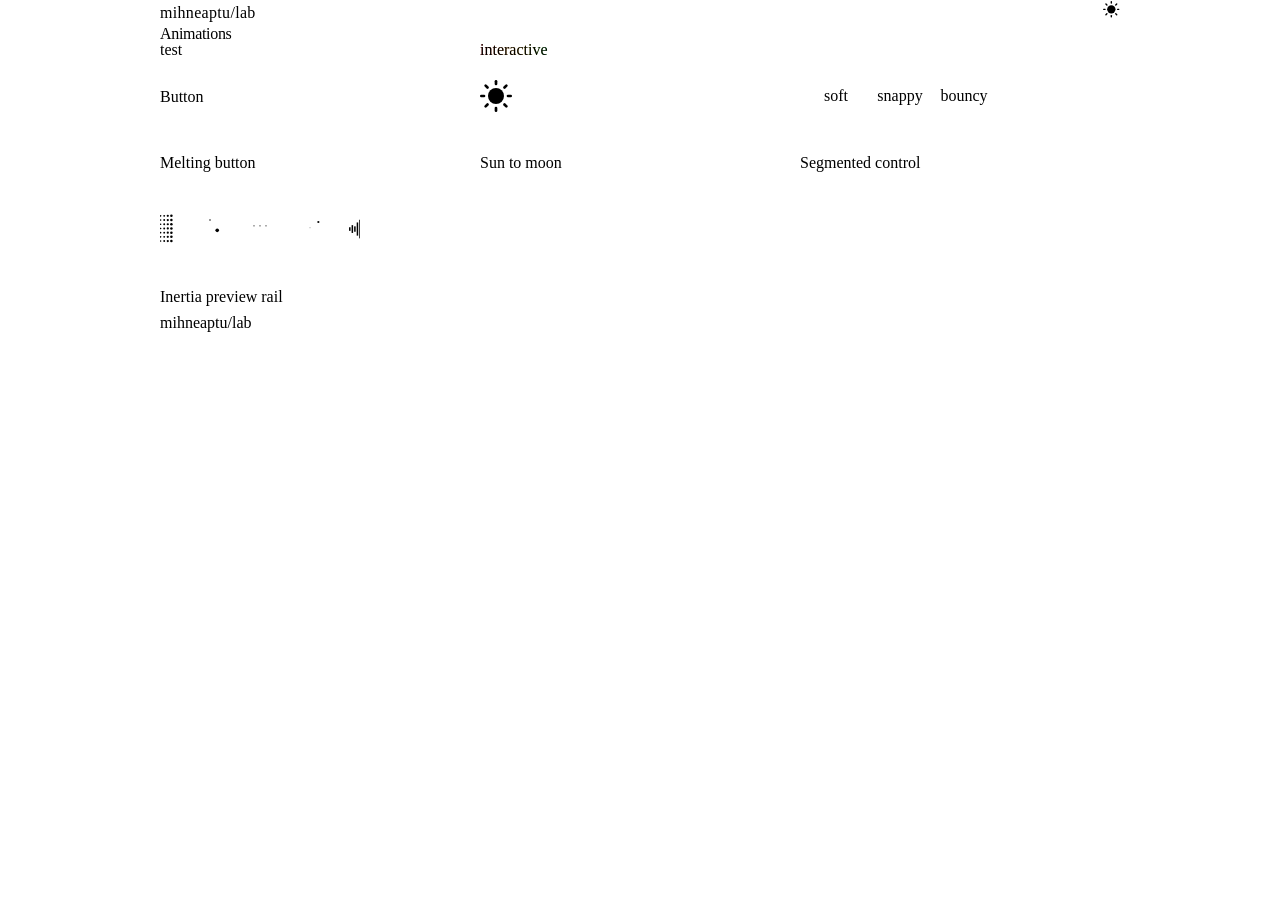
==== index.html @ e608f04e "feat: let a shared link arrive as a card, and give a wrong turn somewhere to land" ====
<!DOCTYPE html>
<html lang="en">
<head>
  <meta charset="UTF-8">
  <meta name="viewport" content="width=device-width, initial-scale=1.0">
  <title>mihneaptu/lab</title>

  <!-- What this page is, for search results and for the card that gets
       drawn when someone drops the link in a chat. Without these a link
       to a page whose whole point is how it MOVES arrives as bare text. -->
  <meta name="description" content="A minimal, monochrome playground for UI animations. Each page holds one hand-built effect: no frameworks, no build step, plain HTML, CSS, and a little vanilla JS.">
  <link rel="canonical" href="https://mihneaptu.github.io/lab/">

  <meta property="og:type" content="website">
  <meta property="og:site_name" content="mihneaptu/lab">
  <meta property="og:title" content="mihneaptu/lab">
  <meta property="og:description" content="A minimal, monochrome playground for UI animations. Each page holds one hand-built effect: no frameworks, no build step, plain HTML, CSS, and a little vanilla JS.">
  <meta property="og:url" content="https://mihneaptu.github.io/lab/">
  <meta property="og:image" content="https://mihneaptu.github.io/lab/og.png">
  <meta name="twitter:card" content="summary_large_image">

  <!-- Paints the browser's own chrome to match the page it frames.
       Both values are --paper from tokens.css, one per sky. -->
  <meta name="theme-color" content="#f4f4f3" media="(prefers-color-scheme: light)">
  <meta name="theme-color" content="#121212" media="(prefers-color-scheme: dark)">
  <link rel="icon" type="image/svg+xml" href="favicon.svg">

  <link rel="preconnect" href="https://fonts.googleapis.com">
  <link rel="preconnect" href="https://fonts.gstatic.com" crossorigin>
  <link href="https://fonts.googleapis.com/css2?family=Bricolage+Grotesque:opsz,wght@12..96,400..800&family=Instrument+Sans:wght@400;500;600&family=Spline+Sans+Mono:wght@400;500&display=swap" rel="stylesheet">

  <!-- Sets the theme BEFORE the page paints, so there's no flash of the
       wrong colors. Your last choice wins; otherwise the OS preference. -->
  <script>
    /* Storage access can throw outright, not just come back empty: a
       locked-down profile or a blocked third-party context refuses the
       read. An uncaught throw here would abort this script and leave the
       page dressed in the wrong sky before it ever paints, so the OS
       preference stands in. Scoped in an IIFE to keep the head clean. */
    (() => {
      let saved = null;
      try { saved = localStorage.getItem("theme"); } catch {}
      document.documentElement.dataset.theme =
        saved || (matchMedia("(prefers-color-scheme: dark)").matches ? "dark" : "light");
    })();
  </script>

  <link rel="stylesheet" href="styles/tokens.css">
  <link rel="stylesheet" href="styles/base.css">
  <!-- Loaded here only to draw the live miniature inside the melting-button card -->
  <link rel="stylesheet" href="animations/melting-button/buttons.css">

  <style>
    /* Layout that only the homepage needs */
    .hero { padding: var(--space-7) 0 var(--space-6); }

    /* The sun-moon card's miniature rides the header chip's tt- classes
       for its poses and choreography; it only needs specimen size
       instead of chip size. */
    .card-sky {
      width: 32px;
      height: 32px;
    }

    /* The card's name dresses for the sky too. The exhibit wakes up
       matching the theme, so each phrase promises the morph you'll
       actually get when you open it: land on a moon, and the first
       click plays moon-to-sun. */
    .sky-name-night { display: none; }
    [data-theme="dark"] .sky-name-day { display: none; }
    [data-theme="dark"] .sky-name-night { display: inline; }

    /* Hovering (or keyboard-focusing) the card plays the very morph its
       name promises, as a preview: on a light page the little sun gives
       way to the moon; leave, and the return morph brings the current
       sky back. Poses and clocks are the chip's own nightfall numbers
       from base.css — same destination, same tempo — only with the
       delays 0-based: --tt-hold schedules a morph under the theme
       reveal's sweep, and a pointer is its own cue. */
    .component-card:hover .card-sky .tt-rays,
    .component-card:focus-visible .card-sky .tt-rays {
      rotate: 45deg;
      scale: 0.25;
      transition-duration: 100ms;
      transition-delay: 0ms;
    }

    .component-card:hover .card-sky .tt-disc,
    .component-card:focus-visible .card-sky .tt-disc {
      transform: scale(1.75);
      transition-duration: 215ms;
      transition-delay: 15ms;
    }

    .component-card:hover .card-sky .tt-bite,
    .component-card:focus-visible .card-sky .tt-bite {
      transform: translate(-15.7px, 0);
      transition-duration: 145ms;
      transition-delay: 50ms;
    }

    /* At night the promise runs the other way — "Moon to sun" — so the
       hover pose is the sun: crescent heals first, rays climb out last,
       on the sunrise clocks (overshoot ease and all). These outweigh
       the moon-pose hover rules above via the [data-theme] hook, the
       same way base.css's dark pose outweighs its light one. The full
       shorthand is restated because the dark pose overrides duration
       and delay, and sunrise needs its own back. */
    [data-theme="dark"] .component-card:hover .card-sky .tt-rays,
    [data-theme="dark"] .component-card:focus-visible .card-sky .tt-rays {
      rotate: 0deg;
      scale: 1;
      transition: scale 200ms cubic-bezier(0.34, 1.3, 0.64, 1) 85ms,
                  rotate 100ms cubic-bezier(0.65, 0, 0.35, 1) 85ms;
    }

    [data-theme="dark"] .component-card:hover .card-sky .tt-disc,
    [data-theme="dark"] .component-card:focus-visible .card-sky .tt-disc {
      transform: none;
      transition: transform 240ms cubic-bezier(0.65, 0, 0.35, 1) 25ms;
    }

    [data-theme="dark"] .component-card:hover .card-sky .tt-bite,
    [data-theme="dark"] .component-card:focus-visible .card-sky .tt-bite {
      transform: none;
      transition: transform 240ms cubic-bezier(0.65, 0, 0.35, 1) 0ms;
    }

    /* The stage flips with its sky — but not as a crossfade: fading
       (dark box, light ink) into (light box, dark ink) drags both
       through the same middle grays, so the icon spent the fade's whole
       midsection invisible against its own background and popped back
       in near the end — read as a teleport. Instead the other sky
       arrives the way the exhibit's does: as a circle blooming out of
       the sun/moon itself (a ::after layer carrying the opposite
       theme's surface AND dot grid, clip-path doing the travel), and
       shrinking back into it on the way out. The ink flips only while
       the edge is crossing the icon, so it never fights a gray: at
       once going in (the bloom starts here), held to the end coming
       back (the edge returns here last, ~210ms into the retreat). */
    .sky-card .card-preview {
      transition: border-color 240ms cubic-bezier(0.65, 0, 0.35, 1),
                  color var(--speed-color) ease 140ms;
    }

    .sky-card .card-preview::after {
      content: "";
      position: absolute;
      inset: 0;
      /* The opposite sky, dots and all. Unlike the ::before dot layer
         this one is allowed to be a plain gradient pattern (which
         can't fade): nothing here ever changes color, it only travels. */
      background-color: var(--surface-dark);
      background-image: radial-gradient(var(--line-dark) 1px, transparent 1px);
      background-size: 14px 14px;
      /* 40px 50% = the icon's center (24px stage padding + half of the
         32px icon); a 150% radius clears the far corner at any width */
      clip-path: circle(0% at 40px 50%);
      transition: clip-path 240ms cubic-bezier(0.65, 0, 0.35, 1);
    }

    /* base.css already lifts the stage's children above the ::before
       dots; one more step keeps them above the traveling sky too. */
    .sky-card .card-preview > * {
      z-index: 1;
    }

    .sky-card:hover .card-preview,
    .sky-card:focus-visible .card-preview {
      border-color: var(--line-dark);
      color: var(--ink-dark);
      /* in-clocks: the bloom starts at the icon — flip the ink at once */
      transition: border-color 240ms cubic-bezier(0.65, 0, 0.35, 1),
                  color var(--speed-color) ease;
    }

    .sky-card:hover .card-preview::after,
    .sky-card:focus-visible .card-preview::after {
      clip-path: circle(150% at 40px 50%);
    }

    [data-theme="dark"] .sky-card .card-preview::after {
      background-color: var(--surface-light);
      background-image: radial-gradient(var(--line-light) 1px, transparent 1px);
    }

    [data-theme="dark"] .sky-card:hover .card-preview,
    [data-theme="dark"] .sky-card:focus-visible .card-preview {
      border-color: var(--line-light);
      color: var(--ink-light);
    }

    /* The corner tag rides above the flip as page chrome, but a solid
       dark chip parked on the lit stage read as a hole — so it dresses
       for the stage: light-mode clothes on the light box. The chip's
       box flips fast (80ms), waiting 120ms for the bloom to reach the
       corner going in and snapping back early coming out (a shrinking
       circle uncovers the corner first): any slower a crossfade and
       the box meets the arriving sky in the same middle gray. */
    .sky-card .card-tag {
      transition: background-color 80ms ease, border-color 80ms ease;
    }

    .sky-card:hover .card-tag,
    .sky-card:focus-visible .card-tag {
      background: var(--surface-dark);
      border-color: var(--line-dark);
      transition-delay: 120ms;
    }

    [data-theme="dark"] .sky-card:hover .card-tag,
    [data-theme="dark"] .sky-card:focus-visible .card-tag {
      background: var(--surface-light);
      border-color: var(--line-light);
    }

    /* The rainbow span's ink is NOT re-clocked: it keeps riding
       base.css's 400ms -webkit-text-fill-color fade — the hover tint's
       fade-in and fade-out live on that clock. These rules only hand
       the fade different destinations: the opposite sky's muted ink
       while the card is hovered, and its 55% tint under the pointer.
       The ink doesn't need the chip's fast flip: the chip's background
       races through the dangerous middle grays in 80ms, so the slowly
       recoloring ink never meets it there. */
    .sky-card:hover .card-tag-rainbow,
    .sky-card:focus-visible .card-tag-rainbow {
      -webkit-text-fill-color: var(--ink-muted-dark);
    }

    [data-theme="dark"] .sky-card:hover .card-tag-rainbow,
    [data-theme="dark"] .sky-card:focus-visible .card-tag-rainbow {
      -webkit-text-fill-color: var(--ink-muted-light);
    }

    /* The tint, restated per stage-side: base.css's own hover/tap
       rules tie with the hue rules above and lose by order, so these
       take over at higher specificity with the flipped hue mixed in. */
    @media (hover: hover) {
      .sky-card:hover .card-tag:hover .card-tag-rainbow {
        -webkit-text-fill-color: color-mix(in srgb, var(--ink-muted-dark) 55%, transparent);
      }

      [data-theme="dark"] .sky-card:hover .card-tag:hover .card-tag-rainbow {
        -webkit-text-fill-color: color-mix(in srgb, var(--ink-muted-light) 55%, transparent);
      }
    }

    /* Touch's tap-to-light: a tap also sticks :hover to the card (the
       tag's preventDefault keeps us on the page), so the stuck-flipped
       stage needs the tint in the flipped hue too. */
    .sky-card:hover .card-tag.is-lit .card-tag-rainbow {
      -webkit-text-fill-color: color-mix(in srgb, var(--ink-muted-dark) 55%, transparent);
    }

    [data-theme="dark"] .sky-card:hover .card-tag.is-lit .card-tag-rainbow {
      -webkit-text-fill-color: color-mix(in srgb, var(--ink-muted-light) 55%, transparent);
    }

    /* The segmented-control card's miniature: a live echo of the
       exhibit's resting pose (thumb parked on snappy, the middle
       preset), not a still. Hovering or keyboard-focusing the card
       slides the thumb to the last segment on the exhibit's overshoot
       ease — a small promise of the spring waiting inside — and the
       labels retint mid-flight, on the same trailing clock the exhibit
       uses for its own ink swap. */
    .seg-mini {
      --pad: 4px;
      position: relative;
      display: grid;
      grid-template-columns: repeat(3, 1fr);
      width: 200px;
      padding: var(--pad);
      background: var(--surface);
      border: 1px solid var(--line);
      border-radius: var(--radius-md);
      font-family: var(--font-body); /* the exhibit's own face */
      font-size: var(--text-xs);
      line-height: 1;
    }

    .seg-mini-thumb {
      position: absolute;
      top: var(--pad);
      bottom: var(--pad);
      left: var(--pad);
      width: calc((100% - 2 * var(--pad)) / 3);
      background: var(--accent);
      border-radius: var(--radius-sm);
      transform: translateX(100%);
      transition: transform 520ms cubic-bezier(0.34, 1.3, 0.64, 1);
    }

    .component-card:hover .seg-mini-thumb,
    .component-card:focus-visible .seg-mini-thumb {
      transform: translateX(200%);
    }

    .seg-mini-option {
      position: relative;
      z-index: 1;
      display: grid;
      place-items: center;
      height: 28px;
      color: var(--ink-muted);
      transition: color 160ms ease 120ms;
    }

    .seg-mini .is-on {
      color: var(--accent-contrast);
    }

    .component-card:hover .seg-mini .is-on,
    .component-card:focus-visible .seg-mini .is-on {
      color: var(--ink-muted);
    }

    .component-card:hover .seg-mini-option:last-child,
    .component-card:focus-visible .seg-mini-option:last-child {
      color: var(--accent-contrast);
    }

    /* The rail card's miniature: the strip itself at 1:5 or so — real
       panels from the exhibit standing on the same traveling hairline,
       stems and all, with the selected one lifted. Hovering or
       keyboard-focusing the card slides the strip one preview over on
       the seg-mini's overshoot ease (the closest a transition gets to
       the spring inside), and the lift hands to the next panel the way
       the exhibit's selection does. */
    .rail-mini {
      position: relative;
      width: 200px;
      height: 58px; /* 2px of lift headroom + 50px panel + 5px stem + line */
      overflow: hidden;
    }

    .rail-mini-track {
      position: absolute;
      top: 2px;
      left: 0;
      display: flex;
      gap: 10px;
      width: max-content;
      transform: translateX(-20px); /* centers panel 3 in the 200px window */
      transition: transform 520ms cubic-bezier(0.34, 1.3, 0.64, 1);
    }

    .component-card:hover .rail-mini-track,
    .component-card:focus-visible .rail-mini-track {
      transform: translateX(-70px); /* one panel-plus-gap to the left */
    }

    /* The hairline rides the track, like the exhibit's: the strip is
       finite furniture, and both of its ends stay off this little
       stage in both poses. */
    .rail-mini-track::before {
      content: "";
      position: absolute;
      left: -8px;
      right: -8px;
      bottom: -5px;
      height: 1px;
      background: var(--line-strong);
    }

    .rail-mini-item {
      position: relative; /* anchors the stem */
      flex: 0 0 auto;
      width: 40px;
      aspect-ratio: 4 / 5; /* the exhibit's panel, at token scale */
      padding: 5px;
      background: var(--surface);
      border: 1px solid var(--line);
      border-radius: 3px; /* radius-lg at this panel's scale */
      transition: transform 240ms ease,
                  border-color 240ms ease;
    }

    /* The stem pinning each panel to the hairline; the lifted panel's
       stretches the same 2px so the tether never breaks. */
    .rail-mini-item::after {
      content: "";
      position: absolute;
      left: 50%;
      bottom: -5px;
      width: 1px;
      height: 5px;
      background: var(--line-strong);
      transition: height 240ms ease,
                  background-color 240ms ease;
    }

    .rail-mini .is-mid {
      transform: translateY(-2px);
      border-color: var(--line-strong);
    }

    .rail-mini .is-mid::after {
      height: 7px;
      background: var(--ink);
    }

    /* The handoff: the resting selection drops back as the next panel
       takes the lift, both on the exhibit's own 240ms clock. */
    .component-card:hover .rail-mini .is-mid,
    .component-card:focus-visible .rail-mini .is-mid {
      transform: none;
      border-color: var(--line);
    }

    .component-card:hover .rail-mini .is-mid::after,
    .component-card:focus-visible .rail-mini .is-mid::after {
      height: 5px;
      background: var(--line-strong);
    }

    .component-card:hover .rail-mini-item:nth-child(4),
    .component-card:focus-visible .rail-mini-item:nth-child(4) {
      transform: translateY(-2px);
      border-color: var(--line-strong);
    }

    .component-card:hover .rail-mini-item:nth-child(4)::after,
    .component-card:focus-visible .rail-mini-item:nth-child(4)::after {
      height: 7px;
      background: var(--ink);
    }

    /* The exhibit's six paint roles, so the artworks dress themselves.
       Strokes carry vector-effect in the markup and stay hairline at
       this scale; fills shrink with the panels, thinning the halftone
       and waveform into texture — which is what a preview of a preview
       should be. */
    .rail-mini svg {
      display: block;
      width: 100%;
      height: 100%;
    }

    .rail-mini svg .hair   { stroke: var(--line-strong); stroke-width: 1; }
    .rail-mini svg .mute   { stroke: var(--ink-muted);   stroke-width: 1; }
    .rail-mini svg .ink    { stroke: var(--ink); }
    .rail-mini svg .solid  { fill: var(--ink); }
    .rail-mini svg .soft   { fill: var(--ink-muted); }
    .rail-mini svg .accent { fill: var(--accent); }

    .rail-mini svg :where(.hair, .mute, .ink) {
      fill: none;
    }
  </style>
</head>
<body>

  <div class="container">

    <header class="lab-header">
      <!-- Two quiet links sharing one wordmark: the name goes to GitHub,
           the rest brings you home. No space between them on purpose. -->
      <!-- On hover of the name: the "/" stands up, "lab" slides left into
           it and vanishes, then the GitHub mark slides out of the line the
           other way (left to right) into the space "lab" left behind. -->
      <span class="wordmark"><a href="https://github.com/mihneaptu">mihneaptu</a><span class="tick" aria-hidden="true">/</span><a class="home" href="index.html"><span>lab</span></a><span class="octo-hold" aria-hidden="true"></span><a class="octo" href="https://github.com/mihneaptu/lab" aria-label="GitHub repository"><svg aria-hidden="true" viewBox="0 0 16 16" fill="currentColor"><path d="M8 0C3.58 0 0 3.58 0 8c0 3.54 2.29 6.53 5.47 7.59.4.07.55-.17.55-.38 0-.19-.01-.82-.01-1.49-2.01.37-2.53-.49-2.69-.94-.09-.23-.48-.94-.82-1.13-.28-.15-.68-.52-.01-.53.63-.01 1.08.58 1.23.82.72 1.21 1.87.87 2.33.66.07-.52.28-.87.51-1.07-1.78-.2-3.64-.89-3.64-3.95 0-.87.31-1.59.82-2.15-.08-.2-.36-1.02.08-2.12 0 0 .67-.21 2.2.82.64-.18 1.32-.27 2-.27s1.36.09 2 .27c1.53-1.04 2.2-.82 2.2-.82.44 1.1.16 1.92.08 2.12.51.56.82 1.27.82 2.15 0 3.07-1.87 3.75-3.65 3.95.29.25.54.73.54 1.48 0 1.07-.01 1.93-.01 2.2 0 .21.15.46.55.38A8.01 8.01 0 0 0 16 8c0-4.42-3.58-8-8-8z"/></svg></a><span class="octo-stars" aria-hidden="true"></span></span>
      <!-- The theme switch is the sun-moon exhibit's morph in miniature,
           and icon-only: the icon IS the current sky. Click the sun and
           its rays sink into the swelling disc while the mask's bite
           circle carves the crescent — and the lab goes dark with it.
           CSS keys the poses off <html data-theme>, so flipping the
           theme is what plays the animation. -->
      <button class="theme-toggle" type="button" aria-label="Switch color theme">
        <svg class="tt-sky" viewBox="0 0 24 24" aria-hidden="true">
          <mask id="tt-crescent">
            <rect x="0" y="0" width="24" height="24" fill="white" />
            <circle class="tt-bite" cx="33" cy="10.5" r="9" fill="black" />
          </mask>
          <g mask="url(#tt-crescent)">
            <g class="tt-rays" stroke="currentColor" stroke-width="2" stroke-linecap="round">
              <line x1="12" y1="1"     x2="12"    y2="3" />
              <line x1="12" y1="21"    x2="12"    y2="23" />
              <line x1="1"  y1="12"    x2="3"     y2="12" />
              <line x1="21" y1="12"    x2="23"    y2="12" />
              <line x1="4.22"  y1="4.22"  x2="5.64"  y2="5.64" />
              <line x1="18.36" y1="18.36" x2="19.78" y2="19.78" />
              <line x1="4.22"  y1="19.78" x2="5.64"  y2="18.36" />
              <line x1="18.36" y1="5.64"  x2="19.78" y2="4.22" />
            </g>
            <circle class="tt-disc" cx="12" cy="12" r="6" fill="currentColor" />
          </g>
        </svg>
      </button>
    </header>

    <main>

      <section class="hero">
        <h1 class="page-title">Animations</h1>
      </section>

      <div class="card-grid">

        <a class="component-card" href="animations/melting-button/index.html">
          <span class="card-tag">test</span>
          <div class="card-preview" aria-hidden="true">
            <span class="btn btn-primary btn-sm">Button</span>
          </div>
          <div class="card-body">
            <p class="card-name">Melting button</p>
          </div>
        </a>

        <a class="component-card sky-card" href="animations/sun-moon/index.html">
          <span class="card-tag"><span class="card-tag-rainbow">interactive</span></span>
          <div class="card-preview" aria-hidden="true">
            <!-- A live miniature of the specimen, not a still: the same
                 markup as the header chip, so the tt- classes dress it
                 for the current sky. On a theme flip it morphs on its
                 own cue, not the chip's — theme.js times it (--tt-hold)
                 so the reveal's sweep catches it mid-morph: the wipe
                 uncovers a sun already giving way to the moon, never
                 one that finished changing under cover. It carries its
                 own mask id — the header owns #tt-crescent, and two
                 masks can't share one name on the same page. -->
            <svg class="tt-sky card-sky" viewBox="0 0 24 24">
              <mask id="card-crescent">
                <rect x="0" y="0" width="24" height="24" fill="white" />
                <circle class="tt-bite" cx="33" cy="10.5" r="9" fill="black" />
              </mask>
              <g mask="url(#card-crescent)">
                <g class="tt-rays" stroke="currentColor" stroke-width="2" stroke-linecap="round">
                  <line x1="12" y1="1"     x2="12"    y2="3" />
                  <line x1="12" y1="21"    x2="12"    y2="23" />
                  <line x1="1"  y1="12"    x2="3"     y2="12" />
                  <line x1="21" y1="12"    x2="23"    y2="12" />
                  <line x1="4.22"  y1="4.22"  x2="5.64"  y2="5.64" />
                  <line x1="18.36" y1="18.36" x2="19.78" y2="19.78" />
                  <line x1="4.22"  y1="19.78" x2="5.64"  y2="18.36" />
                  <line x1="18.36" y1="5.64"  x2="19.78" y2="4.22" />
                </g>
                <circle class="tt-disc" cx="12" cy="12" r="6" fill="currentColor" />
              </g>
            </svg>
          </div>
          <div class="card-body">
            <!-- Two names, one visible at a time (the style block keys
                 them off data-theme) — the card tells the truth about
                 which way the morph will run from the current sky. -->
            <p class="card-name"><span class="sky-name-day">Sun to moon</span><span class="sky-name-night">Moon to sun</span></p>
          </div>
        </a>

        <a class="component-card" href="animations/segmented-control/index.html">
          <div class="card-preview" aria-hidden="true">
            <!-- A live miniature of the specimen, like the sun-moon
                 card's sky: the exhibit's real resting pose (thumb on
                 the middle preset), sliding on card hover. pointer-events
                 on the preview are none, so it stays scenery — the whole
                 card is the link. -->
            <span class="seg-mini">
              <span class="seg-mini-thumb"></span>
              <span class="seg-mini-option">soft</span>
              <span class="seg-mini-option is-on">snappy</span>
              <span class="seg-mini-option">bouncy</span>
            </span>
          </div>
          <div class="card-body">
            <p class="card-name">Segmented control</p>
          </div>
        </a>

        <a class="component-card" href="animations/inertia-preview-rail/index.html">
          <div class="card-preview" aria-hidden="true">
            <!-- A live miniature of the specimen: six of the exhibit's
                 real artworks on the real strip anatomy (hairline,
                 stems, the lifted selection), sliding one preview over
                 on card hover. The styles live in the block above. -->
            <span class="rail-mini">
              <span class="rail-mini-track">
                <span class="rail-mini-item">
                  <svg viewBox="0 0 100 125" aria-hidden="true">
                    <g class="solid">
                      <circle cx="16" cy="22" r="1.2"/><circle cx="28" cy="22" r="1.7"/>
                      <circle cx="40" cy="22" r="2.2"/><circle cx="52" cy="22" r="2.7"/>
                      <circle cx="64" cy="22" r="3.2"/><circle cx="76" cy="22" r="3.7"/>
                      <circle cx="88" cy="22" r="4.2"/>
                      <circle cx="16" cy="36" r="1.2"/><circle cx="28" cy="36" r="1.7"/>
                      <circle cx="40" cy="36" r="2.2"/><circle cx="52" cy="36" r="2.7"/>
                      <circle cx="64" cy="36" r="3.2"/><circle cx="76" cy="36" r="3.7"/>
                      <circle cx="88" cy="36" r="4.2"/>
                      <circle cx="16" cy="50" r="1.2"/><circle cx="28" cy="50" r="1.7"/>
                      <circle cx="40" cy="50" r="2.2"/><circle cx="52" cy="50" r="2.7"/>
                      <circle cx="64" cy="50" r="3.2"/><circle cx="76" cy="50" r="3.7"/>
                      <circle cx="88" cy="50" r="4.2"/>
                      <circle cx="16" cy="64" r="1.2"/><circle cx="28" cy="64" r="1.7"/>
                      <circle cx="40" cy="64" r="2.2"/><circle cx="52" cy="64" r="2.7"/>
                      <circle cx="64" cy="64" r="3.2"/><circle cx="76" cy="64" r="3.7"/>
                      <circle cx="88" cy="64" r="4.2"/>
                      <circle cx="16" cy="78" r="1.2"/><circle cx="28" cy="78" r="1.7"/>
                      <circle cx="40" cy="78" r="2.2"/><circle cx="52" cy="78" r="2.7"/>
                      <circle cx="64" cy="78" r="3.2"/><circle cx="76" cy="78" r="3.7"/>
                      <circle cx="88" cy="78" r="4.2"/>
                      <circle cx="16" cy="92" r="1.2"/><circle cx="28" cy="92" r="1.7"/>
                      <circle cx="40" cy="92" r="2.2"/><circle cx="52" cy="92" r="2.7"/>
                      <circle cx="64" cy="92" r="3.2"/><circle cx="76" cy="92" r="3.7"/>
                      <circle cx="88" cy="92" r="4.2"/>
                      <circle cx="16" cy="106" r="1.2"/><circle cx="28" cy="106" r="1.7"/>
                      <circle cx="40" cy="106" r="2.2"/><circle cx="52" cy="106" r="2.7"/>
                      <circle cx="64" cy="106" r="3.2"/><circle cx="76" cy="106" r="3.7"/>
                      <circle cx="88" cy="106" r="4.2"/>
                    </g>
                  </svg>
                </span>
                <span class="rail-mini-item">
                  <svg viewBox="0 0 100 125" aria-hidden="true">
                    <path class="hair" d="M 33.7 43.6 A 18 18 0 0 1 66.3 43.6"
                          vector-effect="non-scaling-stroke"/>
                    <path class="hair" d="M 22.8 48.7 A 30 30 0 0 1 77.2 48.7"
                          vector-effect="non-scaling-stroke"/>
                    <path class="hair" d="M 11.9 53.7 A 42 42 0 0 1 88.1 53.7"
                          vector-effect="non-scaling-stroke"/>
                    <path class="mute" d="M 50 36 L 50 80" stroke-dasharray="2 4"
                          vector-effect="non-scaling-stroke"/>
                    <path class="ink" d="M 50 36 L 74.1 70.4" stroke-width="1.5"
                          vector-effect="non-scaling-stroke"/>
                    <circle class="solid" cx="74.1" cy="70.4" r="6"/>
                    <circle class="solid" cx="50" cy="36" r="2.5"/>
                  </svg>
                </span>
                <span class="rail-mini-item is-mid">
                  <svg viewBox="0 0 100 125" aria-hidden="true">
                    <path class="ink" stroke-width="1.5"
                          d="M 10 62 C 17.3 46 22.7 46 30 62 C 37.3 78 42.7 78 50 62
                             C 57.3 46 62.7 46 70 62 C 77.3 78 82.7 78 90 62"
                          vector-effect="non-scaling-stroke"/>
                    <path class="mute"
                          d="M 10 62 C 17.3 72 22.7 72 30 62 C 37.3 52 42.7 52 50 62
                             C 57.3 72 62.7 72 70 62 C 77.3 52 82.7 52 90 62"
                          vector-effect="non-scaling-stroke"/>
                    <circle class="solid" cx="30" cy="62" r="2"/>
                    <circle class="solid" cx="50" cy="62" r="2"/>
                    <circle class="solid" cx="70" cy="62" r="2"/>
                  </svg>
                </span>
                <span class="rail-mini-item">
                  <svg viewBox="0 0 100 125" aria-hidden="true">
                    <circle class="hair" cx="50" cy="62" r="34"
                            vector-effect="non-scaling-stroke"/>
                    <circle class="mute" cx="50" cy="62" r="20" stroke-dasharray="1.5 4"
                            vector-effect="non-scaling-stroke"/>
                    <path class="ink" stroke-width="2.5"
                          d="M 61.6 30.1 A 34 34 0 0 1 83.5 56.1"
                          vector-effect="non-scaling-stroke"/>
                    <rect class="accent" x="74.9" y="39.5" width="6" height="6"/>
                    <path class="hair" d="M 50 56 L 50 68 M 44 62 L 56 62"
                          vector-effect="non-scaling-stroke"/>
                    <circle class="solid" cx="50" cy="62" r="1.5"/>
                  </svg>
                </span>
                <span class="rail-mini-item">
                  <svg viewBox="0 0 100 125" aria-hidden="true">
                    <path class="hair" d="M 10 66 L 90 66"
                          vector-effect="non-scaling-stroke"/>
                    <rect class="soft"  x="13.5" y="60" width="5" height="12"/>
                    <rect class="solid" x="22"   y="53" width="5" height="26"/>
                    <rect class="soft"  x="30.5" y="57" width="5" height="18"/>
                    <rect class="solid" x="39"   y="44" width="5" height="44"/>
                    <rect class="accent" x="47.5" y="35" width="5" height="62"/>
                    <rect class="solid" x="56"   y="49" width="5" height="34"/>
                    <rect class="soft"  x="64.5" y="42" width="5" height="48"/>
                    <rect class="solid" x="73"   y="56" width="5" height="20"/>
                    <rect class="soft"  x="81.5" y="51" width="5" height="30"/>
                  </svg>
                </span>
                <span class="rail-mini-item">
                  <svg viewBox="0 0 100 125" aria-hidden="true">
                    <path class="hair" d="M 14 98 L 90 98"
                          vector-effect="non-scaling-stroke"/>
                    <rect class="solid" x="22" y="34" width="26" height="64"/>
                    <rect class="hair" x="56" y="50" width="30" height="30"
                          stroke-width="1.5" vector-effect="non-scaling-stroke"/>
                    <path class="hair" d="M 48 66 L 56 66"
                          vector-effect="non-scaling-stroke"/>
                    <path class="mute" d="M 71 80 L 71 98" stroke-dasharray="2 3"
                          vector-effect="non-scaling-stroke"/>
                    <circle class="soft" cx="86" cy="50" r="1.5"/>
                  </svg>
                </span>
              </span>
            </span>
          </div>
          <div class="card-body">
            <p class="card-name">Inertia preview rail</p>
          </div>
        </a>

      </div>

    </main>

    <footer class="lab-footer">
      <!-- The same destination as the header's hidden cat, but reachable
           on touch screens, where hover doesn't exist. -->
      <a href="https://github.com/mihneaptu/lab">mihneaptu/lab</a>
    </footer>

  </div>

  <script src="scripts/theme.js"></script>
  <script src="scripts/octo-stars.js"></script>
  <script src="scripts/haptics.js"></script>
  <script src="scripts/rainbow-tag.js"></script>
  <script src="scripts/title-lean.js"></script>

</body>
</html>
---- styles/base.css ----
/* ==========================================================================
   base.css — reset + the lab's shared "chrome"

   Everything here is the gallery itself (header, cards, specimen stages,
   margin notes). The components being studied live in their own files
   under components/.
   ========================================================================== */

/* --- Reset ----------------------------------------------------------------
   Browsers ship with inconsistent default margins and box models.
   These four rules give every page the same clean starting point. */

*,
*::before,
*::after {
  box-sizing: border-box; /* width includes padding+border — the sane model */
  -webkit-tap-highlight-color: transparent; /* mobile browsers flash a blue
     overlay on anything tappable; the lab's own :active states are the
     touch feedback here */
}

body,
h1, h2, h3, p, ul, figure {
  margin: 0; /* we add space back deliberately, from the spacing scale */
}

img {
  max-width: 100%;
  display: block;
}

/* --- Page ---------------------------------------------------------------- */

body {
  font-family: var(--font-body);
  font-size: var(--text-md);
  line-height: 1.6; /* body text breathes; headings tighten this locally */
  color: var(--ink);
  background: var(--paper);
  -webkit-font-smoothing: antialiased;
  -moz-osx-font-smoothing: grayscale;
  /* The loaded weights (400–600 body/mono, 400–800 display) are the only
     ones allowed to render: a missing file must fail visibly, not as a
     browser-faked bold or slanted italic. */
  font-synthesis: none;
}

.container {
  max-width: 960px; /* comfortable reading width — full-bleed text is tiring */
  margin: 0 auto;
  padding: 0 var(--space-5);
}

a {
  color: var(--accent);
  text-decoration-thickness: 1px;
  text-underline-offset: 3px;
}

a:focus-visible {
  outline: 2px solid var(--accent);
  outline-offset: 2px;
  border-radius: 2px;
}

::selection {
  background: var(--accent-soft);
}

/* --- Header (shared across all lab pages) --------------------------------- */

.lab-header {
  display: flex;
  align-items: baseline;
  justify-content: space-between;
  gap: var(--space-4);
  padding: var(--space-5) 0;
  border-bottom: 1px solid var(--line);
}

.wordmark {
  /* Flex keeps the three pieces (name, tick, "lab") on one shared
     baseline even while the last two animate their widths below. */
  display: inline-flex;
  position: relative; /* anchors the stars that fly out of the logo on hover */
  align-items: baseline;
  font-family: var(--font-mono);
  font-size: var(--text-sm);
  font-weight: 500;
  color: var(--ink);
  letter-spacing: 0.02em;
}

/* The wordmark holds three links ("mihneaptu" → GitHub profile, "lab" →
   home, the hidden cat → the repo) that should read as one quiet mark,
   so the links inherit the ink color and only reveal themselves with an
   underline on hover — except the cat, which is a logo, not text. */
.wordmark a {
  color: inherit;
  text-decoration: none;
}

/* One 15px mono line is a ~24px-tall tap target. Vertical padding grows
   the two text links to ~44px, and the negative margin hands the space
   straight back so the header's layout doesn't move a pixel. Padding
   rather than an ::after halo: the home link's overflow-hidden (its
   clipping window for the act) would clip a halo, but padding sits
   inside the clip. The cat is excluded — its box is choreography
   (max-width 0 → 1.3em), and it only exists for pointers and keyboards
   anyway. */
.wordmark a:not(.octo) {
  padding: 10px 0;
  margin: -10px 0;
}

.wordmark a:not(.octo):hover {
  text-decoration: underline;
  text-decoration-thickness: 1px;
  text-underline-offset: 3px;
}

/* Hovering the name plays a staged act for the rest of the mark:
   1. the "/" stands up into a "|" and stays there,
   2. "lab" slides left INTO the line and is swallowed by it — the link
      box clips the text at its left edge (right where the line stands),
      so letters vanish as they reach it and nothing comes out the other
      side. No fade: the text physically travels out of view.
   3. then the GitHub mark slides out of the line the opposite way,
      left to right, into the space "lab" left behind,
   ending on "mihneaptu | octocat". The ~ sibling selector is what lets
   the first link style the elements after it; the extra <span> inside
   the "lab" link is the part that slides while the link stays put as
   the clipping window, and .octo is the same trick for the logo.

   The durations here are hand-picked, not the token speeds — those are
   for micro feedback (80–120ms), too fast for a sequence the eye is
   meant to follow. Each element carries TWO transition rules: the one
   in its hover selector times the exit, the one in its base selector
   times the return (so on un-hover everything plays back in reverse
   order: logo back into the line first, then "lab" slides back out). */

.wordmark .tick {
  color: var(--accent); /* the one colored character in the wordmark */
  display: inline-block; /* inline elements can't be transformed */
  cursor: default; /* decorative glyph — no text I-beam */
  user-select: none;
  /* return timing: the line lies back down after the logo is gone */
  transition: transform 0.25s cubic-bezier(0.32, 0.72, 0, 1) 0.08s;
}

.wordmark a.home {
  max-width: 4ch; /* mono font: wide enough for the resting text */
  overflow: hidden;
  /* return timing: the box reopens after the logo has retreated */
  transition: max-width 0.25s cubic-bezier(0.32, 0.72, 0, 1) 0.12s;
}

.wordmark a.home span {
  display: inline-block;
  /* return timing: the text slides back out of the line last */
  transition: transform 0.35s cubic-bezier(0.32, 0.72, 0, 1) 0.18s;
}

/* The logo's clipping window: closed at rest, and its left edge sits
   right against the line — the same door "lab" leaves through. It's a
   link to the repo, clickable once revealed; the resets keep it looking
   like part of the wordmark rather than a control. */
.wordmark .octo {
  align-self: center; /* the logo is centered on the text, not baseline-set */
  position: relative; /* lifts the cat above the hold box so it stays clickable */
  background: none;
  border: 0;
  padding: 0;
  color: inherit; /* the svg draws with currentColor */
  cursor: pointer;
  max-width: 0;
  overflow: hidden;
  /* return timing: the window closes as the logo slides back in */
  transition: max-width 0.35s cubic-bezier(0.32, 0.72, 0, 1);
}

.wordmark .octo:focus-visible {
  outline: 2px solid var(--accent);
  outline-offset: 2px;
  border-radius: 2px;
}

.wordmark .octo svg {
  display: block;
  width: 1.15em;
  height: 1.15em;
  transform: translateX(-110%); /* parked inside the line, out of view */
  /* return timing: the logo retreats into the line first */
  transition: transform 0.35s cubic-bezier(0.32, 0.72, 0, 1);
}

/* The safety net for fast pointers: everything between the name and
   the cat is a MOVING target while the act plays — the "/" rotates its
   own hit-box out from under a pointer parked on its edge, and a sweep
   toward the cat crosses the collapsing "lab" box, which was never a
   trigger. Either way :has() goes false mid-act and the whole thing
   reverses under the cursor, which reads as flicker.

   The hold box is the fix: an invisible span pinned over the "/" → cat
   corridor that NEVER moves. At rest it's pointer-events: none, so it
   can't block clicking "lab" or start the act by itself; the moment a
   real trigger opens the act (rule further down) it turns hit-testable
   and latches the open state for as long as the pointer stays anywhere
   in the corridor — a stable floor under all the moving scenery. It
   sits above "lab" (absolute > static) but below the cat (relative,
   later sibling), so the cat keeps its hover and its click.

   Geometry is in the wordmark's own mono ch: the name is 9 characters,
   so the corridor starts just before the "/" and runs a bit past where
   the tail of "lab" rests — the whole stretch a pointer crosses. The
   letter-spacing makes 9ch land a hair short, which only tucks the
   start deeper under the name: covering the name's tail while open is
   harmless, the hold itself keeps the act latched there. */
.octo-hold {
  position: absolute;
  top: -0.2em;    /* a little taller than the text line — forgiving, */
  bottom: -0.2em; /* like the fanned-out star lanes above the logo   */
  left: 8.5ch;
  width: 7ch;
  pointer-events: none;
}

/* The open state holds while the pointer is on the name, the line,
   the cat itself, or the hold box — otherwise the act would reverse
   the moment you leave "mihneaptu" and the cat could never be
   reached, let alone clicked. :has() lets the container watch all
   the triggers at once.

   The cat's :focus-visible is a trigger too: it's in the tab order
   (it's a link), and without it a keyboard user would land on a
   0-width box — focused, invisible, unusable. Tabbing to the cat
   now plays the same act a hover does. */
.wordmark:has(a:first-child:hover, .tick:hover, .octo:hover, .octo:focus-visible, .octo-hold:hover) .octo-hold {
  pointer-events: auto; /* arm the latch only while the act is open */
}

.wordmark:has(a:first-child:hover, .tick:hover, .octo:hover, .octo:focus-visible, .octo-hold:hover) .tick {
  transform: rotate(-20deg); /* counter-clockwise stands "/" up into "|" */
  /* exit timing: straighten right away */
  transition: transform 0.25s cubic-bezier(0.32, 0.72, 0, 1);
}

.wordmark:has(a:first-child:hover, .tick:hover, .octo:hover, .octo:focus-visible, .octo-hold:hover) a.home {
  max-width: 0;
  /* exit timing: the box starts closing while the tail of "lab" is
     still being absorbed, so the logo emerges right at the line
     instead of a box-width away from it */
  transition: max-width 0.2s cubic-bezier(0.32, 0.72, 0, 1) 0.28s;
}

.wordmark:has(a:first-child:hover, .tick:hover, .octo:hover, .octo:focus-visible, .octo-hold:hover) a.home span {
  transform: translateX(-110%); /* fully past the clip edge, i.e. the line */
  /* exit timing: the visible journey through the line. An almost-even
     curve so the travel can be seen, not a snap. */
  transition: transform 0.4s cubic-bezier(0.45, 0.05, 0.35, 0.95) 0.03s;
}

.wordmark:has(a:first-child:hover, .tick:hover, .octo:hover, .octo:focus-visible, .octo-hold:hover) .octo {
  max-width: 1.3em;
  /* exit timing: opens while the last letter is still being swallowed —
     overlapping the stages is what keeps the act tight without losing
     the story */
  transition: max-width 0.2s cubic-bezier(0.32, 0.72, 0, 1) 0.3s;
}

.wordmark:has(a:first-child:hover, .tick:hover, .octo:hover, .octo:focus-visible, .octo-hold:hover) .octo svg {
  transform: translateX(0);
  /* exit timing: the logo walks out of the line, left to right, starting
     right as the tail of "lab" disappears into it */
  transition: transform 0.3s cubic-bezier(0.32, 0.72, 0, 1) 0.32s;
}

/* Hovering the cat itself earns a bonus scene: three golden stars
   fly out of the logo, left to right, swinging gently — one pass,
   then the sky empties until the next hover. The cast of <span>s and
   each star's flight plan (lane, speed, size, delay — the custom
   properties read below) come from scripts/octo-stars.js, which
   starts the show by adding .playing; this stylesheet owns
   everything the stars actually DO.

   They live OUTSIDE the .octo link (whose overflow:hidden is busy
   being the reveal's clipping window and would trap them) as a
   sibling pinned to the wordmark's right edge — exactly where the
   logo sits.

   Each star is two elements doing one job each: the outer span flies
   steadily rightward (linear), while its ::before — the star shape
   itself — swings up and down on its own clock (ease-in-out, like a
   pendulum). Two axes on two mismatched clocks combine into a smooth
   swinging glide where no two passes look quite the same. */

.octo-stars {
  position: absolute;
  /* The horizontal anchor is set per-show by the script, in px from
     the wordmark's LEFT edge — the stable one. Anchoring to the right
     edge (left: 100%) would glue the stars to a moving target: that
     edge travels whenever the reveal act plays back, dragging a
     still-fading show sideways with it. The 100% below is only the
     resting value for the no-JS case, where no stars ever fly. */
  left: 100%;
  top: 50%;
  transform: translateY(-50%);
  width: 3.2em;  /* the flight corridor */
  height: 1.4em; /* a bit taller than the logo, so the lanes fan out */
  pointer-events: none; /* scenery — never blocks a click */
  /* The whole scene fades as one: .playing (added by the script) only
     fades this container in. When the pointer leaves mid-show, the
     class drops and the container fades back out while the stars KEEP
     FLYING underneath — the show dissolves in motion rather than
     freezing, the same soft exit the stars get at the end of the
     corridor. */
  opacity: 0;
  transition: opacity 0.35s ease;
}

/* One star. Its whole flight plan arrives as custom properties set by
   the script; the fallbacks only matter if a star is ever created by
   hand. `1` iteration, not infinite: each star flies its corridor
   once and is done, so the show ends by itself — the sky empties even
   if the cursor stays on the logo, until the next hover restages it. */
.octo-stars span {
  position: absolute;
  left: 0;
  top: var(--lane, 36%);
  opacity: 0; /* covers the delay phase before the star's launch */
  animation: octo-star-flight var(--flight, 1.3s) linear var(--wait, 0s) 1;
}

/* The star shape: a classic five-pointed star cut from a square with
   clip-path — crisper and more portable than hoping a ★ glyph
   renders the same in every font. Gold is the lab's only hue,
   reserved in tokens.css for exactly this moment. */
.octo-stars span::before {
  content: "";
  display: block;
  width: var(--size, 0.5em);
  height: var(--size, 0.5em);
  background: var(--gold);
  clip-path: polygon(50% 0%, 61% 35%, 98% 35%, 68% 57%, 79% 91%, 50% 70%, 21% 91%, 32% 57%, 2% 35%, 39% 35%);
  /* The swing may loop — it's invisible whenever the flight isn't
     mid-corridor, so only the flight's iteration count matters. */
  animation: octo-star-swing var(--swing, 0.6s) ease-in-out infinite alternate;
}

/* The flight: pop out from behind the logo, glide right, and fade
   before the corridor ends — the disappearance reads as distance
   traveled, not as hitting a wall. */
@keyframes octo-star-flight {
  0%   { transform: translateX(-0.3em); opacity: 0; }
  12%  { opacity: 1; }
  78%  { opacity: 1; }
  100% { transform: translateX(2.6em); opacity: 0; }
}

/* The swing: an easy pendulum around the star's own lane. `alternate`
   plays it back and forth so the turnarounds are soft, never a snap. */
@keyframes octo-star-swing {
  from { transform: translateY(-0.16em); }
  to   { transform: translateY(0.16em); }
}

/* The script adds .playing when the cat is hovered (hovering the name
   merely reveals it) and removes it when the cursor leaves or the last
   star has landed. The stars are already flying the moment they're
   staged — this only lifts the curtain. */
.octo-stars.playing {
  opacity: 1;
}

/* Under reduced motion the global rule below would collapse these
   infinite loops into a flicker, so the stars simply stay home. */
@media (prefers-reduced-motion: reduce) {
  .octo-stars {
    display: none;
  }
}

/* The light/dark switch. Styled like a token chip, not like a .btn —
   it's part of the lab's chrome, not one of the specimens on display. */
.theme-toggle {
  display: inline-flex;
  align-items: center;
  position: relative; /* anchors the invisible hit-area extension below */
  color: var(--ink-muted);
  background: var(--surface);
  border: 1px solid var(--line);
  border-radius: 999px;
  padding: var(--space-2);
  cursor: pointer;
  transition: color var(--speed-color) ease,
              border-color var(--speed-color) ease,
              transform var(--speed-move) ease;
}

/* The visible chip is ~35px — under the 44px touch target. The halo
   extends the clickable area without growing the chip; it has no box
   of its own, so nothing changes visually. */
.theme-toggle::after {
  content: "";
  position: absolute;
  inset: -5px;
}

/* The chip's icon — the sun-moon exhibit's morph in miniature, and
   the chip's ONLY content: the icon is the current sky. Clicking the
   sun sinks its rays into the swelling disc while the mask's bite
   circle carves the crescent, and the lab darkens around it.
   All three parts share one ease; the delays choreograph the handoff,
   flipped per direction: going to the moon the rays sink in first and
   the bite carves last, coming back the crescent heals first and the
   rays climb out last. The rays run a touch faster so the sweeping
   bite hole never catches them. */

.tt-sky {
  display: block;
  width: 1.25em;
  height: 1.25em;
  /* the sunrise overshoot pokes the ray caps a hair past the
     viewBox — let them, instead of clipping them flat */
  overflow: visible;
}

.tt-disc,
.tt-rays {
  transform-box: view-box;
  transform-origin: center;
}

/* The chip runs the exhibit's exact choreography at ~60% of its clock:
   motion across 16px reads far slower than the same motion across
   176px, so at full duration the little moon feels like it's dragging.
   Same sequence, same proportions, smaller stage, faster tempo. */

/* Every delay below rides on --tt-hold (default 0ms): a whole-morph
   hold that shifts the choreography in time without touching its
   internal stagger. theme.js sets it per icon during a theme reveal,
   to the moment the reveal's sweep arrives at THAT icon — so a
   miniature far from the toggle (the homepage card) is uncovered
   mid-morph instead of hiding its whole transformation under the
   old-theme snapshot. The chip's own hold computes to 0ms: it sits
   at the reveal's epicenter and morphs the moment it's clicked. */

/* Sun pose (light theme) — these transitions time the RETURN to sun.
   The rays' scale keeps the sunrise overshoot (a hair past resting
   length, same ease as the exhibit's rays). Their rotation rides its
   own shorter clock — the individual scale/rotate properties let the
   two motions transition separately — symmetric with nightfall's
   100ms twist, so the unwind finishes while the rays are still under
   the shrinking disc. On one shared clock the 45° unwind stretched
   across the whole 200ms emergence, visibly outlasting the quick
   twist that wound it up: readable on the exhibit's 176px stage,
   drag at chip size. The exhibit itself keeps the classic combined
   transform on purpose. */
.tt-rays {
  rotate: 0deg;
  scale: 1;
  transition: scale 200ms cubic-bezier(0.34, 1.3, 0.64, 1)
              calc(var(--tt-hold, 0ms) + 85ms),
              rotate 100ms cubic-bezier(0.65, 0, 0.35, 1)
              calc(var(--tt-hold, 0ms) + 85ms);
}

.tt-disc {
  transition: transform 240ms cubic-bezier(0.65, 0, 0.35, 1)
              calc(var(--tt-hold, 0ms) + 25ms);
}

.tt-bite {
  transition: transform 240ms cubic-bezier(0.65, 0, 0.35, 1)
              var(--tt-hold, 0ms);
}

/* Moon pose (dark theme) + the arrival timing: rays lead and land,
   THEN the bite carves — held back so its notch doesn't show on the
   right rim while the left rays still have the longest journey.
   The durations are the exhibit's nightfall numbers (170/360/240ms)
   scaled by the same ~60% as the sunrise rules above — nightfall is
   the snappy direction on the exhibit, and it must stay the snappy
   direction here too. */
[data-theme="dark"] .tt-rays {
  rotate: 45deg;
  scale: 0.25;
  /* one duration/delay covers both clocks: going dark the twist and
     the plunge travel together */
  transition-duration: 100ms;
  transition-delay: var(--tt-hold, 0ms);
}

[data-theme="dark"] .tt-disc {
  transform: scale(1.75);
  /* outlasts the bite so the crescent is carved from a still-growing
     body — grow-and-carve as one event, not grow, stop, carve */
  transition-duration: 215ms;
  transition-delay: calc(var(--tt-hold, 0ms) + 15ms);
}

[data-theme="dark"] .tt-bite {
  transform: translate(-15.7px, 0);
  /* starts at half the rays' clock, same beat as the exhibit: the
     rays are most of the way home before the notch appears */
  transition-duration: 145ms;
  transition-delay: calc(var(--tt-hold, 0ms) + 50ms);
}

/* The exhibit's stars stay on the exhibit — at chip size they read
   as specks, and the chrome should whisper. The crescent alone says
   "night" just fine here. */

.theme-toggle:hover {
  color: var(--ink);
  border-color: var(--line-strong);
}

/* Pressing the sky, in miniature — same give as the exhibit's button
   (0.97, sun-moon/index.html). Anything below ~0.95 reads exaggerated
   on a chip this small. */
.theme-toggle:active {
  transform: scale(0.97);
}

.theme-toggle:focus-visible {
  outline: 2px solid var(--accent);
  outline-offset: 2px;
}

/* The exhibit pages' corner chrome, one treatment for both corners:
   the back link home (top-left) and the copy-code link (top-right —
   a link to the exhibit's standalone snippet, code.html, that
   scripts/copy-code.js upgrades into a clipboard button; anchored to
   the RIGHT edge so the swap to the shorter word "copied" grows from
   a still corner). Mono, muted, visible when you look for it. */
.back-link,
.copy-code {
  position: fixed;
  top: var(--space-5);
  font-family: var(--font-mono);
  color: var(--ink-muted);
  text-decoration: none;
  transition: color var(--speed-color) ease;
}

.back-link {
  left: var(--space-5);
  font-size: var(--text-xs);
}

.copy-code {
  right: var(--space-5);
  /* a step below the back link: an exit sign matters more than an
     extra — the corner chrome should whisper, quietest voice last */
  font-size: var(--text-2xs);
}

/* One line of small mono is a ~21px-tall target. The halo brings it to
   ~44px each way; the corners around them are empty, so it overlaps
   nothing. */
.back-link::after,
.copy-code::after {
  content: "";
  position: absolute;
  inset: -12px;
}

.back-link:hover,
.copy-code:hover {
  color: var(--ink);
}

/* The lab's light/dark switch, parked in the one free corner of an
   exhibit page. Both top corners are spoken for (the way home on the
   left, the take-home snippet on the right), and this is a utility
   rather than navigation, so it sits opposite the exit and out of the
   specimen's way. Fixed like its neighbours; the chip's touch halo
   still measures from this box, since a fixed element anchors its own
   absolutely positioned children.

   The sun-moon exhibit deliberately has no copy: that exhibit IS the
   switch, and a second control for the same state would be a duplicate
   the page has to keep in sync. */
.theme-toggle--corner {
  position: fixed;
  right: var(--space-5);
  bottom: var(--space-5);
  /* the specimens own the middle of the page; chrome stays on top */
  z-index: 1;
}

/* --- Type roles ------------------------------------------------------------ */

.page-title {
  font-family: var(--font-display);
  font-size: var(--text-2xl);
  /* At this size the size IS the emphasis — bold on top of it shouts,
     especially as light-on-dark, which already renders heavier. */
  font-weight: 500;
  line-height: 1.05; /* big type needs tight lines or it falls apart */
  letter-spacing: -0.02em;
  text-wrap: balance; /* a two-line title splits evenly, never 90/10 */
}

/* The headline's hover italic (scripts/title-lean.js): the script splits
   the title into these spans and skews each on its own spring — Bricolage
   ships no italic and font-synthesis is off, so the slant is a transform.
   Pivoting from the bottom edge keeps the feet planted while the tops
   swing over, which is how type actually leans; inline-block because
   inline elements can't be transformed. No transition here on purpose —
   the motion is integrated per-frame by the script, and a CSS transition
   underneath it would fight every step. */

/* On touch the finger drives the same physics, so the word must keep the
   gesture: pan-y hands vertical swipes to the scroll but lets horizontal
   drags comb the letters instead of being eaten as a failed scroll.
   touch-action is ignored on non-replaced inline elements, so the word
   must be an inline-block for pan-y to mean anything — which also keeps
   the split word from ever wrapping mid-word, like unsplit text. The
   split title was never really selectable text anyway (a drag across it
   would grab letters one span at a time), so selection and the tap
   flash are turned off rather than left to misfire. These live on
   .lean-word, which only exists once the script is running — a title
   the script left alone stays ordinary selectable text. */
.page-title .lean-word {
  display: inline-block;
  touch-action: pan-y;
  user-select: none;
  -webkit-user-select: none;
  -webkit-tap-highlight-color: transparent;
}

.page-title .lean-letter {
  display: inline-block;
  transform-origin: 50% 100%;
}

.section-title {
  font-family: var(--font-display);
  font-size: var(--text-lg);
  font-weight: 600;
  line-height: 1.2; /* headings tighten the body's 1.6 */
  letter-spacing: -0.01em;
  text-wrap: balance;
}

/* --- Specimen stage --------------------------------------------------------
   The signature element of the lab: a white artboard with a faint dot
   grid, like a canvas in a design tool. Components are pinned to it and
   annotated in mono. */

.stage {
  background-color: var(--surface);
  background-image: radial-gradient(var(--line) 1px, transparent 1px);
  background-size: 18px 18px;
  border: 1px solid var(--line);
  border-radius: var(--radius-lg);
  box-shadow: var(--shadow-sm);
  padding: var(--space-6);
}

.stage-row {
  display: flex;
  flex-wrap: wrap;
  align-items: center;
  gap: var(--space-4);
}

/* A pinned specimen: the component plus its mono label underneath */
.specimen {
  display: flex;
  flex-direction: column;
  align-items: flex-start;
  gap: var(--space-2);
}

.specimen-label {
  font-family: var(--font-mono);
  font-size: var(--text-xs);
  color: var(--ink-muted);
}

/* --- Component cards (homepage grid) --------------------------------------- */

.card-grid {
  display: grid;
  grid-template-columns: repeat(auto-fill, minmax(260px, 1fr));
  gap: var(--space-5);
}

.component-card {
  --lift: 2px; /* how high hover picks the card up — the flap below matches */

  display: block;
  position: relative; /* anchors the optional corner tag */
  background: var(--surface);
  border: 1px solid var(--line);
  border-radius: var(--radius-lg);
  box-shadow: var(--shadow-sm);
  text-decoration: none;
  color: var(--ink);
  /* no overflow: hidden here — the hover flap below must poke past the
     card's box, so the corner cropping lives on .card-preview instead */
  transition: box-shadow var(--speed-color) ease,
              transform var(--speed-move) ease;
}

.component-card:hover {
  box-shadow: var(--shadow-md);
  transform: translateY(calc(-1 * var(--lift))); /* a gentle lift — the
                                                    card is pickable */
}

/* The lift moves the card's hit box up with it, so a cursor resting on
   the bottom couple of pixels finds itself OUTSIDE the risen card —
   hover ends, the card drops back onto the cursor, hover begins again:
   a flicker oscillator pinned to the bottom edge. This invisible flap
   exists only while hovered and hangs exactly the lift's height below
   the box, so the strip the card vacates still counts as the card and
   the hover holds until the cursor truly leaves. */
.component-card:hover::after {
  content: "";
  position: absolute;
  inset: 0 0 calc(-1 * var(--lift));
}

.component-card:focus-visible {
  outline: 2px solid var(--accent);
  outline-offset: 2px;
}

/* An optional status tag pinned to the card's top-right corner —
   quiet chrome in the mono face, not part of the specimen itself. */
.card-tag {
  position: absolute;
  top: var(--space-3);
  right: var(--space-3);
  z-index: 1; /* the preview's dot layer is positioned too and comes later
                 in the DOM — without this the dots paint over the tag */
  font-family: var(--font-mono);
  font-size: var(--text-xs);
  line-height: 1;
  color: var(--ink-muted);
  background: var(--surface);
  border: 1px solid var(--line);
  border-radius: 999px;
  padding: var(--space-1) var(--space-2);
  /* No opacity dimming here: --ink-muted is already the quiet voice, and
     at 13px it sits just above the 4.5:1 contrast floor — fading it to
     80% dropped it under. */
}

/* The "interactive" tag hints that it responds: hovering it lets a
   faint rainbow drift through the LETTERS, flowing left to right.
   The gradient is clipped to the text and slides underneath it the
   whole time — it never pauses, so whenever the tint fades in the
   colors are already mid-flight, and on the way out they keep moving
   under the returning ink instead of freezing (the same dissolve-in-
   motion exit the octo stars use). What actually animates on hover is
   the solid ink painted on top: opaque at rest, half-clear on hover,
   so the rainbow shows through as a tint, never full saturation.
   The fade runs on its own 400ms clock — the token speeds are micro
   feedback, too quick to read as an entrance. The gradient starts and
   ends on the same hue, so each 200% slide loops seamlessly. */
.card-tag-rainbow {
  background: linear-gradient(90deg,
    #ff6b6b, #ffb56b, #ffe66b, #6bff8f, #6bc8ff, #b06bff, #ff6b6b);
  background-size: 200% 100%;
  -webkit-background-clip: text;
  background-clip: text;
  -webkit-text-fill-color: var(--ink-muted); /* opaque ink hides the rainbow */
  transition: -webkit-text-fill-color 400ms ease;
  animation: tag-rainbow-drift 2.5s linear infinite;
}

/* Hover is the desktop way in, and it's gated to devices that really
   have one: touch browsers replay :hover on tap, and that sticky
   state would pin the tint on long after the show should end. */
@media (hover: hover) {
  .card-tag:hover .card-tag-rainbow {
    /* 55% ink stays on top — the rainbow reads as a tint, not a paint job */
    -webkit-text-fill-color: color-mix(in srgb, var(--ink-muted) 55%, transparent);
  }
}

/* The touch way in: rainbow-tag.js lights this on tap (instead of
   letting the card navigate) and holds it for one full drift loop,
   then the ink returns on the same 400ms fade hover uses. */
.card-tag.is-lit .card-tag-rainbow {
  -webkit-text-fill-color: color-mix(in srgb, var(--ink-muted) 55%, transparent);
}

/* Negative percentages shift the image rightward; -200% is exactly one
   image width at this background-size, so the loop has no seam. */
@keyframes tag-rainbow-drift {
  from { background-position: 0% 0; }
  to   { background-position: -200% 0; }
}

.card-preview {
  /* A miniature stage inside the card. pointer-events: none so the
     preview buttons are scenery, not controls — the whole card is the link. */
  position: relative; /* anchors the dot-grid layer below */
  /* The stage crops its own square-cornered layers — the dot grid and
     the sky-card's traveling sky — since the card itself no longer
     clips (its hover flap has to overhang). Top corners only, and one
     border-width tighter than the card's for a concentric fit. */
  border-radius: calc(var(--radius-lg) - 1px) calc(var(--radius-lg) - 1px) 0 0;
  overflow: hidden;
  border-bottom: 1px solid var(--line);
  padding: var(--space-5);
  display: flex;
  flex-wrap: wrap;
  align-items: center;
  gap: var(--space-2);
  min-height: 108px;
  pointer-events: none;
}

/* The dot grid on its own layer, as a solid color with the dot pattern
   punched out by a mask. A background-image gradient can't transition,
   so it would snap during the theme crossfade below; a background-COLOR
   fades like everything else, and the mask never changes. */
.card-preview::before {
  content: "";
  position: absolute;
  inset: 0;
  background-color: var(--line);
  -webkit-mask-image: radial-gradient(#000 1px, transparent 1px);
  -webkit-mask-size: 14px 14px;
  mask-image: radial-gradient(#000 1px, transparent 1px);
  mask-size: 14px 14px;
}

/* Positioned pseudo-elements paint above static children, so the
   miniature specimens need a lift to stay above the dot layer. */
.card-preview > * {
  position: relative;
}

.card-body {
  padding: var(--space-4) var(--space-5) var(--space-5);
}

.card-name {
  font-family: var(--font-display);
  font-size: var(--text-md);
  font-weight: 500; /* the only text in the card body — it needs no bold to lead */
}

.card-meta {
  font-family: var(--font-mono);
  font-size: var(--text-xs);
  color: var(--ink-muted);
  margin-top: var(--space-1);
}

/* --- Footer ----------------------------------------------------------------- */

.lab-footer {
  border-top: 1px solid var(--line);
  margin-top: var(--space-9);
  padding: var(--space-5) 0 var(--space-7);
  font-family: var(--font-mono);
  font-size: var(--text-xs);
  color: var(--ink-muted);
}

/* The footer's wordmark doubles as the repo link — the path a phone
   can actually reach (the header's cat only opens on hover or keyboard
   focus). Quiet like the header links: footer ink, underline only on
   hover, so it reads as the same mark until you ask it to be a link. */
.lab-footer a {
  position: relative; /* anchors the tap halo below */
  color: inherit;
  text-decoration: none;
}

.lab-footer a:hover {
  text-decoration: underline;
  text-decoration-thickness: 1px;
  text-underline-offset: 3px;
}

/* One line of 13px mono is a ~20px-tall target; the halo brings it to
   ~44px. The strip around the footer is empty, so it overlaps nothing. */
.lab-footer a::after {
  content: "";
  position: absolute;
  inset: -12px;
}

/* --- Theme reveal ------------------------------------------------------------
   Ink and paper reverse polarity between themes, so interpolating both
   inevitably makes them the same gray halfway through. Instead, theme.js
   captures the complete old and new pages and reveals the new one from the
   sun/moon control. Every pixel is always part of one valid theme, which
   keeps text, button labels, card borders, and backgrounds in lockstep. */

@media (prefers-reduced-motion: no-preference) {
  html.theme-transitioning::view-transition-old(root),
  html.theme-transitioning::view-transition-new(root) {
    animation: none;
    mix-blend-mode: normal;
  }

  html.theme-transitioning::view-transition-old(root) {
    z-index: 1;
  }

  html.theme-transitioning::view-transition-new(root) {
    z-index: 2;
  }
}

/* --- Accessibility ----------------------------------------------------------
   If someone has asked their OS to reduce motion, honor it: everything
   still works, it just stops animating. */

/* Present in the document outline (screen readers, reader modes) but not
   on screen — for headings a visual page doesn't need but its structure
   does. The clip dance is the standard recipe: display:none would remove
   it from the outline too. */
.visually-hidden {
  position: absolute;
  width: 1px;
  height: 1px;
  padding: 0;
  margin: -1px;
  overflow: hidden;
  clip-path: inset(50%);
  white-space: nowrap;
}

@media (prefers-reduced-motion: reduce) {
  *,
  *::before,
  *::after {
    transition-duration: 0.01ms !important;
    animation-duration: 0.01ms !important;
  }
}
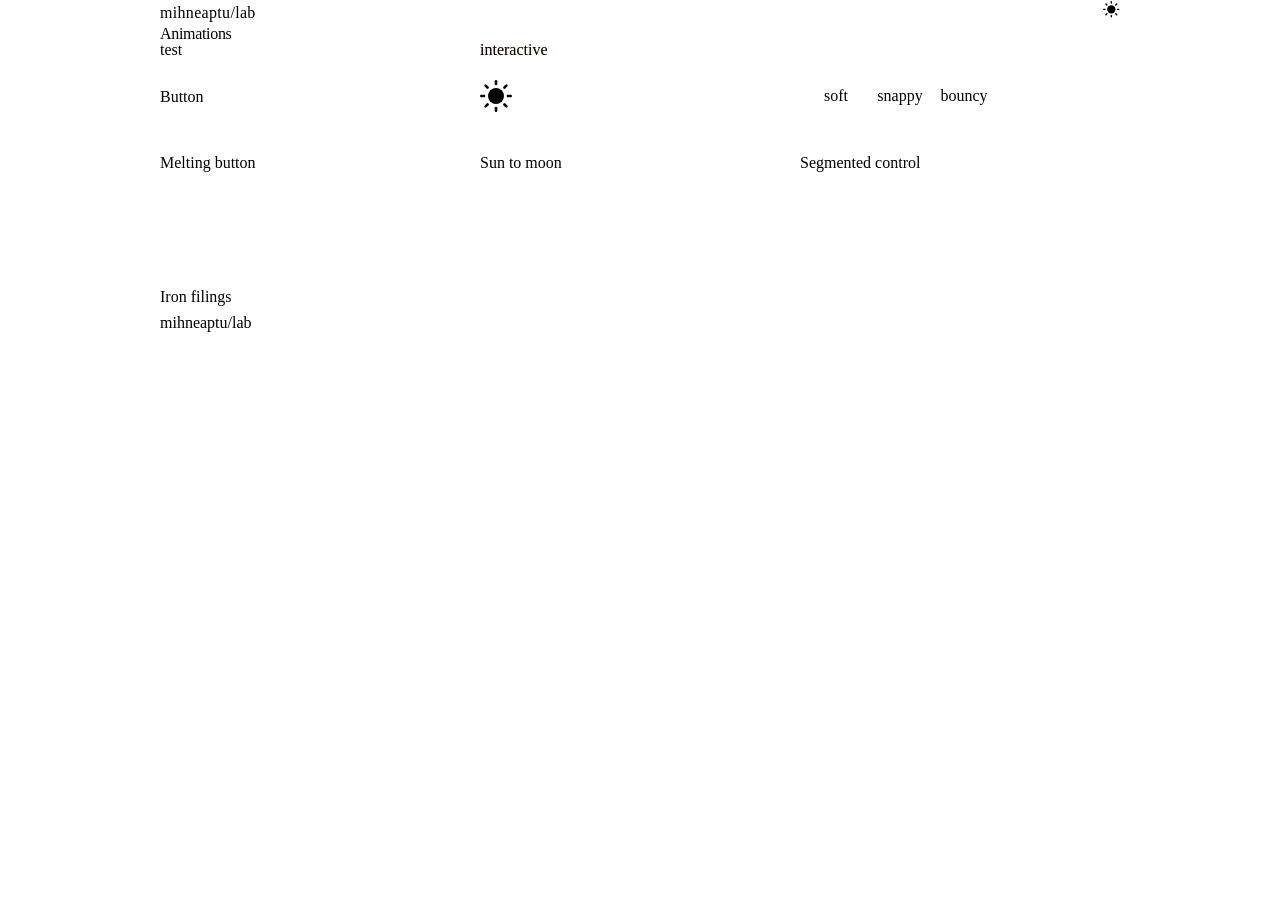
==== commit bf1fe5f8: "feat: add iron filings exhibit" ====
--- a/index.html
+++ b/index.html
@@ -25,9 +25,13 @@
   <meta name="theme-color" content="#121212" media="(prefers-color-scheme: dark)">
   <link rel="icon" type="image/svg+xml" href="favicon.svg">
 
-  <link rel="preconnect" href="https://fonts.googleapis.com">
-  <link rel="preconnect" href="https://fonts.gstatic.com" crossorigin>
-  <link href="https://fonts.googleapis.com/css2?family=Bricolage+Grotesque:opsz,wght@12..96,400..800&family=Instrument+Sans:wght@400;500;600&family=Spline+Sans+Mono:wght@400;500&display=swap" rel="stylesheet">
+  <!-- The three faces, served from this repo rather than from a third
+       party. Only what a page actually sets text in is downloaded, so an
+       exhibit still pays for two files, not three. The body font is
+       preloaded: a font reached only through a stylesheet is not
+       discovered until that stylesheet has been parsed. -->
+  <link rel="preload" href="fonts/instrument-sans.woff2" as="font" type="font/woff2" crossorigin>
+  <link rel="stylesheet" href="styles/fonts.css">
 
   <!-- Sets the theme BEFORE the page paints, so there's no flash of the
        wrong colors. Your last choice wins; otherwise the OS preference. -->
@@ -319,132 +323,50 @@
       color: var(--accent-contrast);
     }
 
-    /* The rail card's miniature: the strip itself at 1:5 or so — real
-       panels from the exhibit standing on the same traveling hairline,
-       stems and all, with the selected one lifted. Hovering or
-       keyboard-focusing the card slides the strip one preview over on
-       the seg-mini's overshoot ease (the closest a transition gets to
-       the spring inside), and the lift hands to the next panel the way
-       the exhibit's selection does. */
-    .rail-mini {
-      position: relative;
-      width: 200px;
-      height: 58px; /* 2px of lift headroom + 50px panel + 5px stem + line */
-      overflow: hidden;
-    }
-
-    .rail-mini-track {
-      position: absolute;
-      top: 2px;
-      left: 0;
-      display: flex;
-      gap: 10px;
-      width: max-content;
-      transform: translateX(-20px); /* centers panel 3 in the 200px window */
-      transition: transform 520ms cubic-bezier(0.34, 1.3, 0.64, 1);
-    }
-
-    .component-card:hover .rail-mini-track,
-    .component-card:focus-visible .rail-mini-track {
-      transform: translateX(-70px); /* one panel-plus-gap to the left */
-    }
-
-    /* The hairline rides the track, like the exhibit's: the strip is
-       finite furniture, and both of its ends stay off this little
-       stage in both poses. */
-    .rail-mini-track::before {
-      content: "";
-      position: absolute;
-      left: -8px;
-      right: -8px;
-      bottom: -5px;
-      height: 1px;
-      background: var(--line-strong);
-    }
-
-    .rail-mini-item {
-      position: relative; /* anchors the stem */
-      flex: 0 0 auto;
-      width: 40px;
-      aspect-ratio: 4 / 5; /* the exhibit's panel, at token scale */
-      padding: 5px;
-      background: var(--surface);
-      border: 1px solid var(--line);
-      border-radius: 3px; /* radius-lg at this panel's scale */
-      transition: transform 240ms ease,
-                  border-color 240ms ease;
-    }
-
-    /* The stem pinning each panel to the hairline; the lifted panel's
-       stretches the same 2px so the tether never breaks. */
-    .rail-mini-item::after {
-      content: "";
-      position: absolute;
-      left: 50%;
-      bottom: -5px;
-      width: 1px;
-      height: 5px;
-      background: var(--line-strong);
-      transition: height 240ms ease,
-                  background-color 240ms ease;
-    }
-
-    .rail-mini .is-mid {
-      transform: translateY(-2px);
-      border-color: var(--line-strong);
-    }
-
-    .rail-mini .is-mid::after {
-      height: 7px;
-      background: var(--ink);
-    }
-
-    /* The handoff: the resting selection drops back as the next panel
-       takes the lift, both on the exhibit's own 240ms clock. */
-    .component-card:hover .rail-mini .is-mid,
-    .component-card:focus-visible .rail-mini .is-mid {
-      transform: none;
-      border-color: var(--line);
-    }
-
-    .component-card:hover .rail-mini .is-mid::after,
-    .component-card:focus-visible .rail-mini .is-mid::after {
-      height: 5px;
-      background: var(--line-strong);
-    }
-
-    .component-card:hover .rail-mini-item:nth-child(4),
-    .component-card:focus-visible .rail-mini-item:nth-child(4) {
-      transform: translateY(-2px);
-      border-color: var(--line-strong);
-    }
-
-    .component-card:hover .rail-mini-item:nth-child(4)::after,
-    .component-card:focus-visible .rail-mini-item:nth-child(4)::after {
-      height: 7px;
-      background: var(--ink);
-    }
-
-    /* The exhibit's six paint roles, so the artworks dress themselves.
-       Strokes carry vector-effect in the markup and stay hairline at
-       this scale; fills shrink with the panels, thinning the halftone
-       and waveform into texture — which is what a preview of a preview
-       should be. */
-    .rail-mini svg {
+    /* The filings card's miniature: the same field, shrunk to where a
+       handful of strokes still reads as a field. Each stroke carries its
+       own two poses and its own delay, so hovering the card walks the
+       magnet from one corner to the other and the turn ripples outward
+       from where it lands — the exhibit's whole idea, in one gesture the
+       card can perform by itself. */
+    .filings-mini {
+      display: block;
+      width: 150px;
+      height: 93px;
+    }
+
+    .filings-mini svg {
       display: block;
       width: 100%;
       height: 100%;
     }
 
-    .rail-mini svg .hair   { stroke: var(--line-strong); stroke-width: 1; }
-    .rail-mini svg .mute   { stroke: var(--ink-muted);   stroke-width: 1; }
-    .rail-mini svg .ink    { stroke: var(--ink); }
-    .rail-mini svg .solid  { fill: var(--ink); }
-    .rail-mini svg .soft   { fill: var(--ink-muted); }
-    .rail-mini svg .accent { fill: var(--accent); }
-
-    .rail-mini svg :where(.hair, .mute, .ink) {
-      fill: none;
+    .filings-mini line {
+      stroke: var(--ink);
+      stroke-width: 2.1;
+      stroke-linecap: round;
+      /* SVG geometry has no box of its own to turn around until you give
+         it one; without these the rotation pivots on the viewBox origin
+         and the strokes fly off. */
+      transform-box: fill-box;
+      transform-origin: center;
+      rotate: var(--a);
+      transition: rotate 420ms cubic-bezier(0.32, 0.72, 0, 1) var(--d);
+    }
+
+    .component-card:hover .filings-mini line,
+    .component-card:focus-visible .filings-mini line {
+      rotate: var(--b);
+    }
+
+    /* Under reduced motion the strokes still take the hover pose, they
+       just take it at once: the global floor in base.css zeroes the
+       duration, and a stagger of delays on top of that would only be a
+       stutter. */
+    @media (prefers-reduced-motion: reduce) {
+      .filings-mini line {
+        transition-delay: 0ms;
+      }
     }
   </style>
 </head>
@@ -565,128 +487,52 @@
           </div>
         </a>
 
-        <a class="component-card" href="animations/inertia-preview-rail/index.html">
+        <a class="component-card" href="animations/iron-filings/index.html">
           <div class="card-preview" aria-hidden="true">
-            <!-- A live miniature of the specimen: six of the exhibit's
-                 real artworks on the real strip anatomy (hairline,
-                 stems, the lifted selection), sliding one preview over
-                 on card hover. The styles live in the block above. -->
-            <span class="rail-mini">
-              <span class="rail-mini-track">
-                <span class="rail-mini-item">
-                  <svg viewBox="0 0 100 125" aria-hidden="true">
-                    <g class="solid">
-                      <circle cx="16" cy="22" r="1.2"/><circle cx="28" cy="22" r="1.7"/>
-                      <circle cx="40" cy="22" r="2.2"/><circle cx="52" cy="22" r="2.7"/>
-                      <circle cx="64" cy="22" r="3.2"/><circle cx="76" cy="22" r="3.7"/>
-                      <circle cx="88" cy="22" r="4.2"/>
-                      <circle cx="16" cy="36" r="1.2"/><circle cx="28" cy="36" r="1.7"/>
-                      <circle cx="40" cy="36" r="2.2"/><circle cx="52" cy="36" r="2.7"/>
-                      <circle cx="64" cy="36" r="3.2"/><circle cx="76" cy="36" r="3.7"/>
-                      <circle cx="88" cy="36" r="4.2"/>
-                      <circle cx="16" cy="50" r="1.2"/><circle cx="28" cy="50" r="1.7"/>
-                      <circle cx="40" cy="50" r="2.2"/><circle cx="52" cy="50" r="2.7"/>
-                      <circle cx="64" cy="50" r="3.2"/><circle cx="76" cy="50" r="3.7"/>
-                      <circle cx="88" cy="50" r="4.2"/>
-                      <circle cx="16" cy="64" r="1.2"/><circle cx="28" cy="64" r="1.7"/>
-                      <circle cx="40" cy="64" r="2.2"/><circle cx="52" cy="64" r="2.7"/>
-                      <circle cx="64" cy="64" r="3.2"/><circle cx="76" cy="64" r="3.7"/>
-                      <circle cx="88" cy="64" r="4.2"/>
-                      <circle cx="16" cy="78" r="1.2"/><circle cx="28" cy="78" r="1.7"/>
-                      <circle cx="40" cy="78" r="2.2"/><circle cx="52" cy="78" r="2.7"/>
-                      <circle cx="64" cy="78" r="3.2"/><circle cx="76" cy="78" r="3.7"/>
-                      <circle cx="88" cy="78" r="4.2"/>
-                      <circle cx="16" cy="92" r="1.2"/><circle cx="28" cy="92" r="1.7"/>
-                      <circle cx="40" cy="92" r="2.2"/><circle cx="52" cy="92" r="2.7"/>
-                      <circle cx="64" cy="92" r="3.2"/><circle cx="76" cy="92" r="3.7"/>
-                      <circle cx="88" cy="92" r="4.2"/>
-                      <circle cx="16" cy="106" r="1.2"/><circle cx="28" cy="106" r="1.7"/>
-                      <circle cx="40" cy="106" r="2.2"/><circle cx="52" cy="106" r="2.7"/>
-                      <circle cx="64" cy="106" r="3.2"/><circle cx="76" cy="106" r="3.7"/>
-                      <circle cx="88" cy="106" r="4.2"/>
-                    </g>
-                  </svg>
-                </span>
-                <span class="rail-mini-item">
-                  <svg viewBox="0 0 100 125" aria-hidden="true">
-                    <path class="hair" d="M 33.7 43.6 A 18 18 0 0 1 66.3 43.6"
-                          vector-effect="non-scaling-stroke"/>
-                    <path class="hair" d="M 22.8 48.7 A 30 30 0 0 1 77.2 48.7"
-                          vector-effect="non-scaling-stroke"/>
-                    <path class="hair" d="M 11.9 53.7 A 42 42 0 0 1 88.1 53.7"
-                          vector-effect="non-scaling-stroke"/>
-                    <path class="mute" d="M 50 36 L 50 80" stroke-dasharray="2 4"
-                          vector-effect="non-scaling-stroke"/>
-                    <path class="ink" d="M 50 36 L 74.1 70.4" stroke-width="1.5"
-                          vector-effect="non-scaling-stroke"/>
-                    <circle class="solid" cx="74.1" cy="70.4" r="6"/>
-                    <circle class="solid" cx="50" cy="36" r="2.5"/>
-                  </svg>
-                </span>
-                <span class="rail-mini-item is-mid">
-                  <svg viewBox="0 0 100 125" aria-hidden="true">
-                    <path class="ink" stroke-width="1.5"
-                          d="M 10 62 C 17.3 46 22.7 46 30 62 C 37.3 78 42.7 78 50 62
-                             C 57.3 46 62.7 46 70 62 C 77.3 78 82.7 78 90 62"
-                          vector-effect="non-scaling-stroke"/>
-                    <path class="mute"
-                          d="M 10 62 C 17.3 72 22.7 72 30 62 C 37.3 52 42.7 52 50 62
-                             C 57.3 72 62.7 72 70 62 C 77.3 52 82.7 52 90 62"
-                          vector-effect="non-scaling-stroke"/>
-                    <circle class="solid" cx="30" cy="62" r="2"/>
-                    <circle class="solid" cx="50" cy="62" r="2"/>
-                    <circle class="solid" cx="70" cy="62" r="2"/>
-                  </svg>
-                </span>
-                <span class="rail-mini-item">
-                  <svg viewBox="0 0 100 125" aria-hidden="true">
-                    <circle class="hair" cx="50" cy="62" r="34"
-                            vector-effect="non-scaling-stroke"/>
-                    <circle class="mute" cx="50" cy="62" r="20" stroke-dasharray="1.5 4"
-                            vector-effect="non-scaling-stroke"/>
-                    <path class="ink" stroke-width="2.5"
-                          d="M 61.6 30.1 A 34 34 0 0 1 83.5 56.1"
-                          vector-effect="non-scaling-stroke"/>
-                    <rect class="accent" x="74.9" y="39.5" width="6" height="6"/>
-                    <path class="hair" d="M 50 56 L 50 68 M 44 62 L 56 62"
-                          vector-effect="non-scaling-stroke"/>
-                    <circle class="solid" cx="50" cy="62" r="1.5"/>
-                  </svg>
-                </span>
-                <span class="rail-mini-item">
-                  <svg viewBox="0 0 100 125" aria-hidden="true">
-                    <path class="hair" d="M 10 66 L 90 66"
-                          vector-effect="non-scaling-stroke"/>
-                    <rect class="soft"  x="13.5" y="60" width="5" height="12"/>
-                    <rect class="solid" x="22"   y="53" width="5" height="26"/>
-                    <rect class="soft"  x="30.5" y="57" width="5" height="18"/>
-                    <rect class="solid" x="39"   y="44" width="5" height="44"/>
-                    <rect class="accent" x="47.5" y="35" width="5" height="62"/>
-                    <rect class="solid" x="56"   y="49" width="5" height="34"/>
-                    <rect class="soft"  x="64.5" y="42" width="5" height="48"/>
-                    <rect class="solid" x="73"   y="56" width="5" height="20"/>
-                    <rect class="soft"  x="81.5" y="51" width="5" height="30"/>
-                  </svg>
-                </span>
-                <span class="rail-mini-item">
-                  <svg viewBox="0 0 100 125" aria-hidden="true">
-                    <path class="hair" d="M 14 98 L 90 98"
-                          vector-effect="non-scaling-stroke"/>
-                    <rect class="solid" x="22" y="34" width="26" height="64"/>
-                    <rect class="hair" x="56" y="50" width="30" height="30"
-                          stroke-width="1.5" vector-effect="non-scaling-stroke"/>
-                    <path class="hair" d="M 48 66 L 56 66"
-                          vector-effect="non-scaling-stroke"/>
-                    <path class="mute" d="M 71 80 L 71 98" stroke-dasharray="2 3"
-                          vector-effect="non-scaling-stroke"/>
-                    <circle class="soft" cx="86" cy="50" r="1.5"/>
-                  </svg>
-                </span>
-              </span>
+            <!-- A live miniature of the specimen: one small field of the
+                 real thing. The styles live in the block above. -->
+            <span class="filings-mini">
+              <svg viewBox="0 0 100 62" aria-hidden="true">
+            <line x1="3.64" y1="6.20" x2="10.64" y2="6.20" style="--a:1.3deg;--b:77.2deg;--d:105ms"/>
+            <line x1="17.93" y1="6.20" x2="24.93" y2="6.20" style="--a:1.6deg;--b:94.1deg;--d:103ms"/>
+            <line x1="32.21" y1="6.20" x2="39.21" y2="6.20" style="--a:2.1deg;--b:110.3deg;--d:109ms"/>
+            <line x1="46.50" y1="6.20" x2="53.50" y2="6.20" style="--a:2.9deg;--b:123.8deg;--d:123ms"/>
+            <line x1="60.79" y1="6.20" x2="67.79" y2="6.20" style="--a:4.7deg;--b:134.1deg;--d:142ms"/>
+            <line x1="75.07" y1="6.20" x2="82.07" y2="6.20" style="--a:13.6deg;--b:141.7deg;--d:165ms"/>
+            <line x1="89.36" y1="6.20" x2="96.36" y2="6.20" style="--a:165.3deg;--b:147.4deg;--d:190ms"/>
+            <line x1="3.64" y1="18.60" x2="10.64" y2="18.60" style="--a:-7.7deg;--b:72.9deg;--d:79ms"/>
+            <line x1="17.93" y1="18.60" x2="24.93" y2="18.60" style="--a:-9.3deg;--b:95.5deg;--d:76ms"/>
+            <line x1="32.21" y1="18.60" x2="39.21" y2="18.60" style="--a:-11.9deg;--b:116.6deg;--d:85ms"/>
+            <line x1="46.50" y1="18.60" x2="53.50" y2="18.60" style="--a:-16.4deg;--b:132.1deg;--d:102ms"/>
+            <line x1="60.79" y1="18.60" x2="67.79" y2="18.60" style="--a:-26.0deg;--b:142.6deg;--d:125ms"/>
+            <line x1="75.07" y1="18.60" x2="82.07" y2="18.60" style="--a:-55.0deg;--b:149.7deg;--d:150ms"/>
+            <line x1="89.36" y1="18.60" x2="96.36" y2="18.60" style="--a:-122.9deg;--b:154.7deg;--d:177ms"/>
+            <line x1="3.64" y1="31.00" x2="10.64" y2="31.00" style="--a:-16.3deg;--b:64.7deg;--d:54ms"/>
+            <line x1="17.93" y1="31.00" x2="24.93" y2="31.00" style="--a:-19.6deg;--b:98.5deg;--d:50ms"/>
+            <line x1="32.21" y1="31.00" x2="39.21" y2="31.00" style="--a:-24.6deg;--b:127.6deg;--d:62ms"/>
+            <line x1="46.50" y1="31.00" x2="53.50" y2="31.00" style="--a:-32.6deg;--b:144.3deg;--d:84ms"/>
+            <line x1="60.79" y1="31.00" x2="67.79" y2="31.00" style="--a:-46.6deg;--b:153.6deg;--d:111ms"/>
+            <line x1="75.07" y1="31.00" x2="82.07" y2="31.00" style="--a:-72.1deg;--b:159.2deg;--d:139ms"/>
+            <line x1="89.36" y1="31.00" x2="96.36" y2="31.00" style="--a:-106.6deg;--b:162.9deg;--d:168ms"/>
+            <line x1="3.64" y1="43.40" x2="10.64" y2="43.40" style="--a:-24.2deg;--b:44.3deg;--d:32ms"/>
+            <line x1="17.93" y1="43.40" x2="24.93" y2="43.40" style="--a:-28.7deg;--b:107.9deg;--d:24ms"/>
+            <line x1="32.21" y1="43.40" x2="39.21" y2="43.40" style="--a:-35.1deg;--b:149.1deg;--d:44ms"/>
+            <line x1="46.50" y1="43.40" x2="53.50" y2="43.40" style="--a:-44.5deg;--b:161.7deg;--d:72ms"/>
+            <line x1="60.79" y1="43.40" x2="67.79" y2="43.40" style="--a:-58.5deg;--b:167.1deg;--d:102ms"/>
+            <line x1="75.07" y1="43.40" x2="82.07" y2="43.40" style="--a:-78.1deg;--b:170.1deg;--d:132ms"/>
+            <line x1="89.36" y1="43.40" x2="96.36" y2="43.40" style="--a:-101.0deg;--b:171.9deg;--d:162ms"/>
+            <line x1="3.64" y1="55.80" x2="10.64" y2="55.80" style="--a:-31.2deg;--b:-9.4deg;--d:24ms"/>
+            <line x1="17.93" y1="55.80" x2="24.93" y2="55.80" style="--a:-36.5deg;--b:-152.3deg;--d:8ms"/>
+            <line x1="32.21" y1="55.80" x2="39.21" y2="55.80" style="--a:-43.5deg;--b:-174.2deg;--d:38ms"/>
+            <line x1="46.50" y1="55.80" x2="53.50" y2="55.80" style="--a:-53.0deg;--b:-176.8deg;--d:69ms"/>
+            <line x1="60.79" y1="55.80" x2="67.79" y2="55.80" style="--a:-65.6deg;--b:-177.8deg;--d:99ms"/>
+            <line x1="75.07" y1="55.80" x2="82.07" y2="55.80" style="--a:-81.2deg;--b:-178.3deg;--d:130ms"/>
+            <line x1="89.36" y1="55.80" x2="96.36" y2="55.80" style="--a:-98.2deg;--b:-178.6deg;--d:160ms"/>
+              </svg>
             </span>
           </div>
           <div class="card-body">
-            <p class="card-name">Inertia preview rail</p>
+            <p class="card-name">Iron filings</p>
           </div>
         </a>
 
--- a/styles/fonts.css
+++ b/styles/fonts.css
@@ -0,0 +1,52 @@
+/* ==========================================================================
+   fonts.css — the three faces, served from this repo
+
+   These used to come from fonts.googleapis.com, which meant every page
+   opened a connection to a third party and waited on a stylesheet from
+   it before it could even discover which font files to fetch. On a site
+   whose whole subject is how things move, that is a stall in exactly the
+   wrong place, and it hands a visitor's IP to someone else on the way.
+
+   All three are variable fonts, so one file covers a family's whole
+   weight range rather than one file per weight. The subset is Google's
+   own "latin" cut, which is what the lab's copy is written in; a page
+   that ever needs more can add the latin-ext file beside it.
+
+   font-display: swap is deliberate and matches what was here before:
+   text paints immediately in the fallback and reflows once the real face
+   lands. For a monochrome page of mostly short strings that is a better
+   trade than invisible text.
+   ========================================================================== */
+
+/* Display. The opsz axis is why this is requested as a variable font at
+   all: Bricolage redraws itself for the size it is set at, so the
+   homepage headline and a 13px label are not the same shapes scaled. */
+@font-face {
+  font-family: "Bricolage Grotesque";
+  font-style: normal;
+  font-weight: 400 800;
+  font-display: swap;
+  src: url("../fonts/bricolage-grotesque.woff2") format("woff2");
+  unicode-range: U+0000-00FF, U+0131, U+0152-0153, U+02BB-02BC, U+02C6, U+02DA, U+02DC, U+0304, U+0308, U+0329, U+2000-206F, U+20AC, U+2122, U+2191, U+2193, U+2212, U+2215, U+FEFF, U+FFFD;
+}
+
+/* Body. The one that does most of the work, so it is the one worth
+   preloading in each page's head. */
+@font-face {
+  font-family: "Instrument Sans";
+  font-style: normal;
+  font-weight: 400 600;
+  font-display: swap;
+  src: url("../fonts/instrument-sans.woff2") format("woff2");
+  unicode-range: U+0000-00FF, U+0131, U+0152-0153, U+02BB-02BC, U+02C6, U+02DA, U+02DC, U+0304, U+0308, U+0329, U+2000-206F, U+20AC, U+2122, U+2191, U+2193, U+2212, U+2215, U+FEFF, U+FFFD;
+}
+
+/* The lab equipment: labels, tokens, the corner chrome. */
+@font-face {
+  font-family: "Spline Sans Mono";
+  font-style: normal;
+  font-weight: 400 500;
+  font-display: swap;
+  src: url("../fonts/spline-sans-mono.woff2") format("woff2");
+  unicode-range: U+0000-00FF, U+0131, U+0152-0153, U+02BB-02BC, U+02C6, U+02DA, U+02DC, U+0304, U+0308, U+0329, U+2000-206F, U+20AC, U+2122, U+2191, U+2193, U+2212, U+2215, U+FEFF, U+FFFD;
+}
--- a/styles/base.css
+++ b/styles/base.css
@@ -166,6 +166,13 @@
    link to the repo, clickable once revealed; the resets keep it looking
    like part of the wordmark rather than a control. */
 .wordmark .octo {
+  /* The cat's open width, defined once, here on the element both
+     consumers can see: the hover rule below opens the window to it, and
+     scripts/octo-stars.js reads it to anchor the star corridor just past
+     the cat. Keep it an em multiple; the script scales it by this
+     element's own font size to land in pixels. */
+  --octo-open: 1.3em;
+
   align-self: center; /* the logo is centered on the text, not baseline-set */
   position: relative; /* lifts the cat above the hold box so it stays clickable */
   background: none;
@@ -261,7 +268,7 @@
 }
 
 .wordmark:has(a:first-child:hover, .tick:hover, .octo:hover, .octo:focus-visible, .octo-hold:hover) .octo {
-  max-width: 1.3em;
+  max-width: var(--octo-open);
   /* exit timing: opens while the last letter is still being swallowed —
      overlapping the stages is what keeps the act tight without losing
      the story */
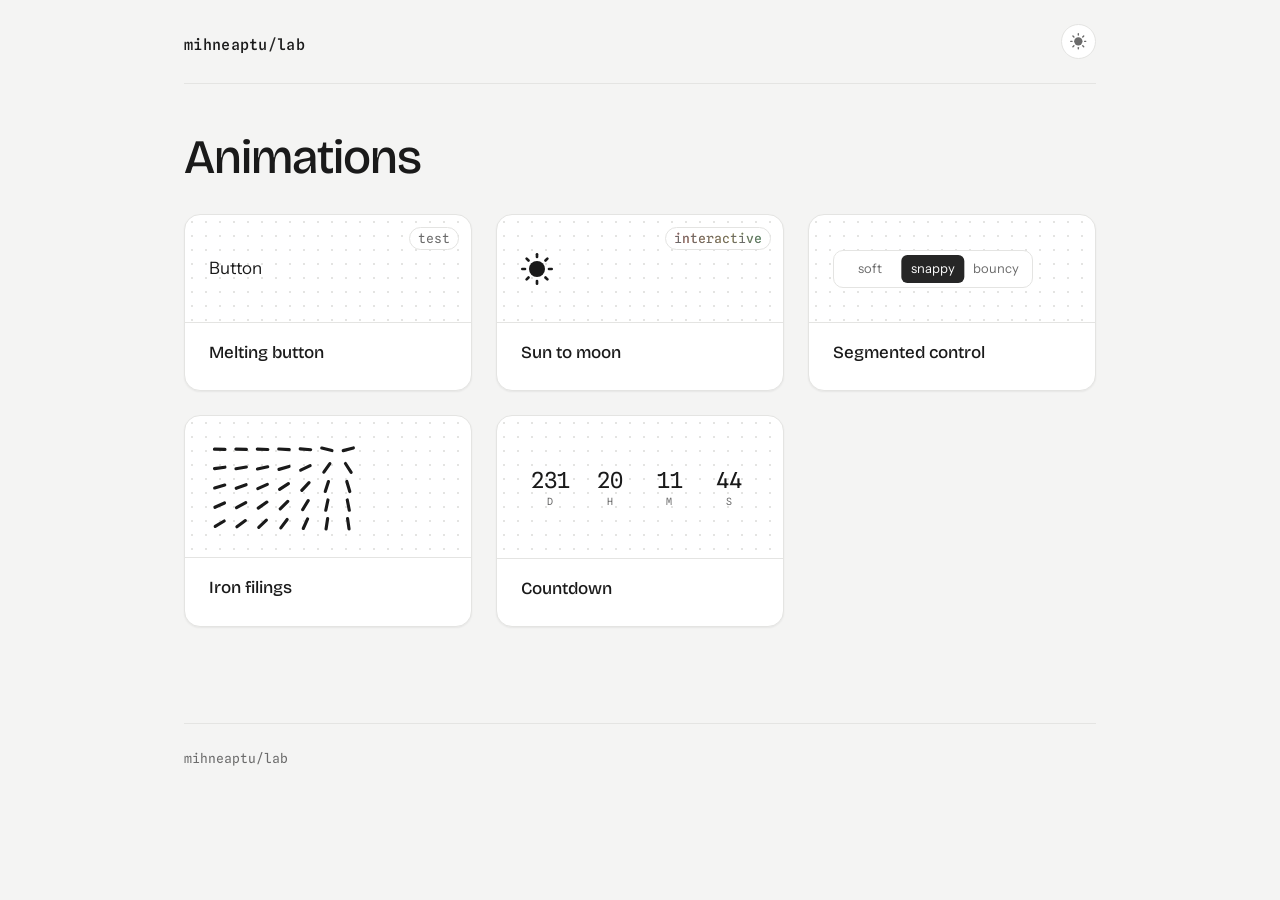
==== commit 5770d186: "feat: add countdown exhibit Four numbers ticking down, and the handoff when they land: the digits li" ====
--- a/index.html
+++ b/index.html
@@ -365,6 +365,148 @@
        stutter. */
     @media (prefers-reduced-motion: reduce) {
       .filings-mini line {
+        transition-delay: 0ms;
+      }
+    }
+
+    /* The countdown card's miniature: the exhibit's own frame, shrunk,
+       with the real remaining time in it (scripts/countdown-card.js
+       writes the numbers). Hovering plays the handoff the card is named
+       for — the digits lift away one cell after another and the message
+       rises into the space they leave, on the exhibit's own stagger and
+       eases. Like the sun-moon card, it performs the very effect it
+       promises rather than showing a still of it. */
+    .cd-mini {
+      display: grid;
+      justify-items: center;
+      align-items: center;
+      width: 100%;
+      /* The stage is sized by the row, not by this content. Grid rows
+         stretch every card to the tallest in the row, and the filings
+         card's miniature makes its own preview 142px; a shorter one here
+         would leave the difference as blank white under the name, since
+         .card-preview's 108px min-height stops well short. 94px + the
+         stage's 24px padding top and bottom lands on that 142. The
+         readout itself is only ~40px tall and simply centers in the
+         space — which is what the melting-button and sun-moon cards do
+         too, with a 32px specimen in a 108px stage. */
+      min-height: 94px;
+    }
+
+    /* Both faces share one cell, so the taller decides the height and
+       neither can shift the card as they trade places — the same
+       arrangement the exhibit uses. */
+    .cd-mini-clock,
+    .cd-mini-message {
+      grid-area: 1 / 1;
+    }
+
+    /* No frame, no cell walls, no surface — just the four readings on
+       the stage. The exhibit's clock has a real bordered frame, and the
+       first version of this card reproduced it, but a bordered box drawn
+       inside the card's own bordered stage reads as a picture of a clock
+       rather than as the clock: the same argument iron-filings/styles.css
+       makes for leaving its field unframed. At this size the hairlines
+       were also just visual noise. The four labels are what group the
+       numbers now, and they do it well enough. */
+    .cd-mini-clock {
+      display: grid;
+      grid-template-columns: repeat(4, 1fr);
+      width: 100%;
+    }
+
+    .cd-mini-unit {
+      text-align: center;
+    }
+
+    .cd-mini-num {
+      display: block;
+      font-family: var(--font-mono);
+      font-size: var(--text-lg);
+      line-height: 1.1;
+      font-variant-numeric: tabular-nums;
+    }
+
+    /* Single letters, not the exhibit's full words. Four cells across a
+       260px card leaves each about 45px of usable width, and "MINUTES"
+       set legibly does not fit in it — the exhibit's own narrow
+       breakpoint already shrinks these labels, and this is that idea
+       taken one step further. In a row of four descending numbers, d h
+       m s reads without help. */
+    .cd-mini-name {
+      display: block;
+      margin-top: var(--space-1);
+      font-family: var(--font-mono);
+      font-size: 0.625rem;
+      line-height: 1;
+      letter-spacing: 0.08em;
+      text-transform: uppercase;
+      color: var(--ink-muted);
+    }
+
+    /* The stacks and the message carry the poses; the delays below give
+       the lift its left-to-right sweep. Same 70ms step as the exhibit,
+       same accelerating-away ease for the departure and the same soft
+       landing for the arrival. */
+    .cd-mini-stack {
+      display: block;
+      transition: opacity 240ms cubic-bezier(0.4, 0, 1, 1),
+                  transform 240ms cubic-bezier(0.4, 0, 1, 1);
+    }
+
+    .component-card:hover .cd-mini-stack,
+    .component-card:focus-visible .cd-mini-stack {
+      opacity: 0;
+      transform: translateY(-8px);
+    }
+
+    .cd-mini-unit:nth-child(2) .cd-mini-stack { transition-delay: 50ms; }
+    .cd-mini-unit:nth-child(3) .cd-mini-stack { transition-delay: 100ms; }
+    .cd-mini-unit:nth-child(4) .cd-mini-stack { transition-delay: 150ms; }
+
+    /* The exhibit has a third beat here — the emptied frame fading after
+       the digits have gone — and the card used to copy it. With the
+       frame dropped there is nothing left to dismiss: the digits ARE the
+       clock now, so fading their container after they have already faded
+       would animate nothing. Two beats it is. */
+
+    .cd-mini-message {
+      /* the exhibit's message face: the lightest sans on hand, since
+         neither lab face is cut below 400 */
+      font-family: ui-sans-serif, system-ui, -apple-system, "Segoe UI", sans-serif;
+      /* Near the digits' own size, because it REPLACES them: a message
+         much smaller than what it stands in for reads as a caption about
+         the missing clock rather than as the thing the clock handed over
+         to. Half a step under, so the sentence still sits quieter than
+         the readout it follows. */
+      font-size: 1.25rem;
+      font-weight: 300;
+      letter-spacing: -0.02em;
+      text-align: center;
+      text-wrap: balance;
+      opacity: 0;
+      transform: translateY(8px) scale(0.96);
+      transition: opacity 260ms ease,
+                  transform 260ms cubic-bezier(0.16, 1, 0.3, 1);
+    }
+
+    .component-card:hover .cd-mini-message,
+    .component-card:focus-visible .cd-mini-message {
+      opacity: 1;
+      transform: none;
+      /* starts as the last digit is still leaving — overlapping the two
+         keeps the gesture tight without losing the order */
+      transition-delay: 260ms;
+    }
+
+    /* Under reduced motion the base.css floor already zeroes every
+       duration here; the delays would survive it and turn a swap that
+       should be instant into a half-second of staggered nothing. */
+    @media (prefers-reduced-motion: reduce) {
+      .cd-mini-stack,
+      .cd-mini-message,
+      .component-card:hover .cd-mini-message,
+      .component-card:focus-visible .cd-mini-message {
         transition-delay: 0ms;
       }
     }
@@ -536,6 +678,27 @@
           </div>
         </a>
 
+        <a class="component-card" href="animations/countdown/index.html">
+          <div class="card-preview" aria-hidden="true">
+            <!-- A live miniature of the specimen: the exhibit's frame at
+                 card size, with the real time left in it — the numbers
+                 come from scripts/countdown-card.js. The styles, and the
+                 hover handoff they play, live in the block above. -->
+            <span class="cd-mini">
+              <span class="cd-mini-clock">
+                <span class="cd-mini-unit"><span class="cd-mini-stack"><span class="cd-mini-num" data-unit="d">--</span><span class="cd-mini-name">d</span></span></span>
+                <span class="cd-mini-unit"><span class="cd-mini-stack"><span class="cd-mini-num" data-unit="h">--</span><span class="cd-mini-name">h</span></span></span>
+                <span class="cd-mini-unit"><span class="cd-mini-stack"><span class="cd-mini-num" data-unit="m">--</span><span class="cd-mini-name">m</span></span></span>
+                <span class="cd-mini-unit"><span class="cd-mini-stack"><span class="cd-mini-num" data-unit="s">--</span><span class="cd-mini-name">s</span></span></span>
+              </span>
+              <span class="cd-mini-message">Happy birthday!</span>
+            </span>
+          </div>
+          <div class="card-body">
+            <p class="card-name">Countdown</p>
+          </div>
+        </a>
+
       </div>
 
     </main>
@@ -553,6 +716,7 @@
   <script src="scripts/haptics.js"></script>
   <script src="scripts/rainbow-tag.js"></script>
   <script src="scripts/title-lean.js"></script>
+  <script src="scripts/countdown-card.js"></script>
 
 </body>
 </html>
--- a/styles/fonts.css
+++ b/styles/fonts.css
@@ -41,7 +41,18 @@
   unicode-range: U+0000-00FF, U+0131, U+0152-0153, U+02BB-02BC, U+02C6, U+02DA, U+02DC, U+0304, U+0308, U+0329, U+2000-206F, U+20AC, U+2122, U+2191, U+2193, U+2212, U+2215, U+FEFF, U+FFFD;
 }
 
-/* The lab equipment: labels, tokens, the corner chrome. */
+/* The lab equipment: labels, tokens, the corner chrome.
+
+   This subset carries no arrows, so the back link's ← is served by
+   Consolas from the --font-mono stack, not by this face. That is the
+   same thing the CDN did (the range below is Google's own, and their
+   latin file has no arrows either), so nothing regressed when the fonts
+   moved in-house — but it is worth knowing before someone tries to fix
+   it by widening the range. The range is a filter, not a source: adding
+   U+2190 to it cannot add a glyph the file does not contain, and the
+   per-glyph fallback below is already doing the right thing. The fix, if
+   the arrow is ever wanted in mono, is to re-subset from the upstream
+   font with the arrow included. */
 @font-face {
   font-family: "Spline Sans Mono";
   font-style: normal;
--- a/styles/tokens.css
+++ b/styles/tokens.css
@@ -0,0 +1,256 @@
+/* ==========================================================================
+   tokens.css — the design system
+
+   This file is the single source of truth for every visual decision in
+   the lab. No component file is allowed to invent its own color, spacing,
+   or font size — everything points back here.
+
+   Why this matters: consistency is what makes a design feel "designed".
+   When every gap is pulled from one spacing scale and every color from
+   one palette, pages feel calm and intentional even before you add any
+   decoration. When values are picked ad hoc (13px here, 15px there,
+   five slightly different grays), pages feel messy and nobody can say why.
+
+   THEMING: colors live in two blocks — the light theme in :root, and a
+   dark override in [data-theme="dark"]. Only COLOR tokens change between
+   themes. Spacing, type, shape, and motion are theme-independent, so they
+   are defined once and never repeated.
+   ========================================================================== */
+
+/* Keep these as ordinary inherited custom properties. A theme change swaps
+   their values atomically; the shared chrome animates between complete page
+   snapshots rather than interpolating ink, paper, and borders separately.
+   That keeps every visible region internally consistent throughout a flip. */
+
+:root {
+
+  /* Tells the browser which theme we're in, so native UI (scrollbars,
+     form controls) matches the page instead of fighting it. */
+  color-scheme: light;
+
+  /* ------------------------------------------------------------------
+     COLOR — light theme
+     A monochrome palette: neutral grays plus one "accent" that is
+     simply near-black. Hierarchy comes from contrast and weight,
+     not from hue.
+     ------------------------------------------------------------------ */
+
+  --paper: #f4f4f3;        /* page background — a soft neutral, not stark white */
+
+  /* surface, both inks, and line also exist as FIXED aliases (-light /
+     -dark) that never flip with the theme — the same pattern as the
+     fixed shadow aliases below. One customer so far: the homepage
+     sun-moon card, whose preview stage dresses in the OPPOSITE sky on
+     hover so the morph it promises plays under its own light. */
+  --surface-light: #ffffff;  /* cards and specimen stages sit on pure white,
+                                so they read as "raised" above the paper */
+  --surface-dark: #1c1c1c;   /* in the dark, "raised" means "catches more
+                                light": cards sit lighter than the paper */
+  --ink-light: #1a1a1a;      /* main text — near-black. Pure #000 on light
+                                backgrounds is harsher than it needs to be */
+  --ink-dark: #f2f2f2;       /* near-white — pure #fff glows harshly on dark */
+  --ink-muted-light: #6b6b6b; /* secondary text — still passes contrast on paper */
+  --ink-muted-dark: #a3a3a3;
+  --line-light: #e4e4e2;     /* hairline borders and the dot grid */
+  --line-dark: #2a2a2a;
+
+  --surface: var(--surface-light);
+  --ink: var(--ink-light);
+  --ink-muted: var(--ink-muted-light);
+  --line: var(--line-light);
+  --line-strong: #b0b0ad;  /* borders that must be clearly visible
+                              (e.g. the secondary button outline) */
+
+  /* The accent — near-black with a darkness ramp.
+     Interactive elements get DARKER as you press them (hover → active),
+     like a physical button moving away from the light. */
+  --accent: #262626;          /* resting state */
+  --accent-strong: #111111;   /* hover */
+  --accent-deep: #000000;     /* active (pressed) */
+  --accent-soft: #eaeaea;     /* faint tint, for hover on outline/ghost styles */
+  --accent-contrast: #ffffff; /* text ON the accent (primary button label) —
+                                 flips to dark in the dark theme, where the
+                                 accent itself is light */
+
+  /* The gold, reserved for the header's star easter egg. Nothing else
+     may use it.
+
+     Color in this lab is never chrome. It is only ever a REWARD for an
+     interaction: hover the cat and the stars fly, hover the interactive
+     tag and a rainbow drifts through its letters (base.css), reach the
+     end of the countdown and the confetti fires. Every one of those is
+     something you had to do to see, none of them carries meaning the
+     monochrome doesn't already carry, and all of them end on their own.
+     A hue that sits there permanently — a colored border, a tinted
+     surface, a status dot — is what starts a palette, and there isn't
+     one. That's the rule; the count of hues never was. */
+  --gold: #eab308;
+
+  /* The confetti, and the reason it gets tokens instead of an array
+     buried in one exhibit's script: five of these are fixed, but the
+     sixth is INK, and ink flips with the sky. Left at #1f1f1f it would
+     spend the dark theme as invisible near-black rectangles falling
+     through a near-black page — a sixth of every burst simply missing.
+     Declaring it here lets the dark block below flip it like any other
+     color, and lets the exhibit read the whole palette back out of the
+     cascade rather than hard-coding a theme it can't see. */
+  --confetti-1: #e2725b;  /* coral  */
+  --confetti-2: #e8a33d;  /* amber  */
+  --confetti-3: #5b8fd9;  /* blue   */
+  --confetti-4: #d4739e;  /* pink   */
+  --confetti-5: #5fb894;  /* green  */
+  --confetti-6: #1f1f1f;  /* ink — the one that flips */
+
+  /* Shadows are for elevation, not decoration. Soft and barely-there:
+     if you notice the shadow itself, it's too strong. Defined here (not
+     in SHAPE & DEPTH) because they change with the theme.
+     Three steps, by object size: sm for chips, md for cards, lg for
+     large exhibit pieces — big objects need bigger, softer shadows or
+     they look pasted on rather than resting. */
+  /* Each shadow leads with an invisible inset layer. It does nothing
+     in the light theme — it's there so the list SHAPE matches the dark
+     theme's (which uses that slot for its lit top rim): CSS can only
+     crossfade two shadows smoothly when their lists line up layer for
+     layer, inset with inset. Without the placeholder, every theme
+     switch would snap the shadows instead of fading them. */
+
+  /* md and lg also exist as FIXED aliases (-light / -dark) that never
+     flip with the theme. They're for elements that pre-paint BOTH
+     themes' shadows at once and crossfade opacity instead of
+     transitioning box-shadow: opacity runs on the GPU compositor,
+     while a box-shadow transition re-blurs these big soft layers on
+     the CPU every frame — cheap on a desktop, visible jank on a phone.
+     (The sun-moon toggle does this; see its ::after.) */
+  --shadow-md-light: inset 0 1px 0 rgba(255, 255, 255, 0),
+                     0 2px 6px rgba(0, 0, 0, 0.07),
+                     0 8px 24px rgba(0, 0, 0, 0.06);
+  --shadow-lg-light: inset 0 1px 0 rgba(255, 255, 255, 0),
+                     0 2px 4px rgba(0, 0, 0, 0.05),
+                     0 12px 24px rgba(0, 0, 0, 0.07),
+                     0 32px 64px rgba(0, 0, 0, 0.08);
+  --shadow-md-dark: inset 0 1px 0 rgba(255, 255, 255, 0.06),
+                    0 2px 6px rgba(0, 0, 0, 0.45),
+                    0 8px 24px rgba(0, 0, 0, 0.35);
+  --shadow-lg-dark: inset 0 1px 0 rgba(255, 255, 255, 0.09),
+                    0 2px 4px rgba(0, 0, 0, 0.5),
+                    0 12px 24px rgba(0, 0, 0, 0.4),
+                    0 32px 64px rgba(0, 0, 0, 0.35);
+
+  --shadow-sm: inset 0 1px 0 rgba(255, 255, 255, 0),
+               0 1px 2px rgba(0, 0, 0, 0.06);
+  --shadow-md: var(--shadow-md-light);
+  --shadow-lg: var(--shadow-lg-light);
+
+  /* ------------------------------------------------------------------
+     TYPE
+     Three faces, three jobs:
+       display — personality, used sparingly at large sizes
+       body    — quiet and readable, does most of the work
+       mono    — labels, tokens, annotations ("the lab equipment")
+     ------------------------------------------------------------------ */
+
+  --font-display: "Bricolage Grotesque", "Segoe UI", sans-serif;
+  --font-body: "Instrument Sans", "Segoe UI", sans-serif;
+  --font-mono: "Spline Sans Mono", Consolas, monospace;
+
+  /* Type scale — each step is meaningfully bigger than the last.
+     If two sizes are only 1px apart, readers can't tell them apart,
+     so the difference communicates nothing. */
+  --text-2xs: 0.6875rem;  /* 11px — corner chrome that should whisper
+                             (the exhibit pages' copy-code link). The
+                             floor of the scale: anything below this
+                             stops being comfortably readable. */
+  --text-xs: 0.8125rem;   /* 13px — annotations, chips */
+  --text-sm: 0.9375rem;   /* 15px — secondary text */
+  --text-md: 1.0625rem;   /* 17px — body */
+  --text-lg: 1.375rem;    /* 22px — section headings */
+  --text-xl: 2rem;        /* 32px — page titles */
+  --text-2xl: 3rem;       /* 48px — the homepage headline */
+
+  /* ------------------------------------------------------------------
+     SPACING
+     One scale, base unit 4px. Every margin, padding, and gap in the lab
+     is one of these values — never 13px, never 22px.
+     ------------------------------------------------------------------ */
+
+  --space-1: 4px;
+  --space-2: 8px;
+  --space-3: 12px;
+  --space-4: 16px;
+  --space-5: 24px;
+  --space-6: 32px;
+  --space-7: 48px;
+  --space-8: 64px;
+  --space-9: 96px;
+
+  /* ------------------------------------------------------------------
+     SHAPE & DEPTH
+     ------------------------------------------------------------------ */
+
+  --radius-sm: 6px;    /* small controls: chips, swatches */
+  --radius-md: 10px;   /* buttons, notes */
+  --radius-lg: 16px;   /* cards, specimen stages */
+
+  /* ------------------------------------------------------------------
+     MOTION
+     One duration for color changes, one for movement. Fast enough to
+     feel responsive, slow enough to be perceived.
+     ------------------------------------------------------------------ */
+
+  --speed-color: 120ms;
+  --speed-move: 80ms;
+}
+
+/* ==========================================================================
+   DARK THEME
+   Applied when <html data-theme="dark">. A tiny script in each page's
+   <head> sets that attribute from your saved choice (localStorage) or,
+   failing that, your OS preference — so the theme is decided before the
+   first paint and the page never flashes the wrong colors.
+
+   Dark mode is not just "invert everything": surfaces get LIGHTER as
+   they rise (dark paper, lighter cards), and the accent ramp flips —
+   the primary button is light, and pressing it makes it dimmer, which
+   still reads as "moving away from the light".
+   ========================================================================== */
+
+[data-theme="dark"] {
+
+  color-scheme: dark;
+
+  --paper: #121212;        /* the page floor — dark, but not pure black,
+                              so shadows and lifted surfaces still register */
+  /* The hex values (and the reasoning behind them) live with the fixed
+     -light / -dark aliases in :root; this block only picks sides. */
+  --surface: var(--surface-dark);
+  --ink: var(--ink-dark);
+  --ink-muted: var(--ink-muted-dark);
+  --line: var(--line-dark);
+  --line-strong: #4d4d4d;
+
+  /* The accent ramp, mirrored: light resting state, dimmer as pressed. */
+  --accent: #ececec;
+  --accent-strong: #d6d6d6;
+  --accent-deep: #bfbfbf;
+  --accent-soft: #262626;
+  --accent-contrast: #111111; /* dark label on the light button */
+
+  /* The stars' gold, a notch brighter so it reads on the dark paper */
+  --gold: #facc15;
+
+  /* The confetti's ink piece, flipped. The other five hues are mid-tone
+     enough to read on either paper and stay as they are — recoloring
+     them per theme would make the celebration two different
+     celebrations. */
+  --confetti-6: #f2f2f2;
+
+  /* Dark shadows can't read on a dark floor — black on near-black is
+     invisible. So elevation flips with the light (see the note above:
+     raised means CATCHES MORE LIGHT): each step pairs a faint top edge
+     highlight — the rim where an object catches the room's light — with
+     the dark spread below. The higher the step, the brighter the rim. */
+  --shadow-sm: inset 0 1px 0 rgba(255, 255, 255, 0.04),
+               0 1px 2px rgba(0, 0, 0, 0.4);
+  --shadow-md: var(--shadow-md-dark);
+  --shadow-lg: var(--shadow-lg-dark);
+}
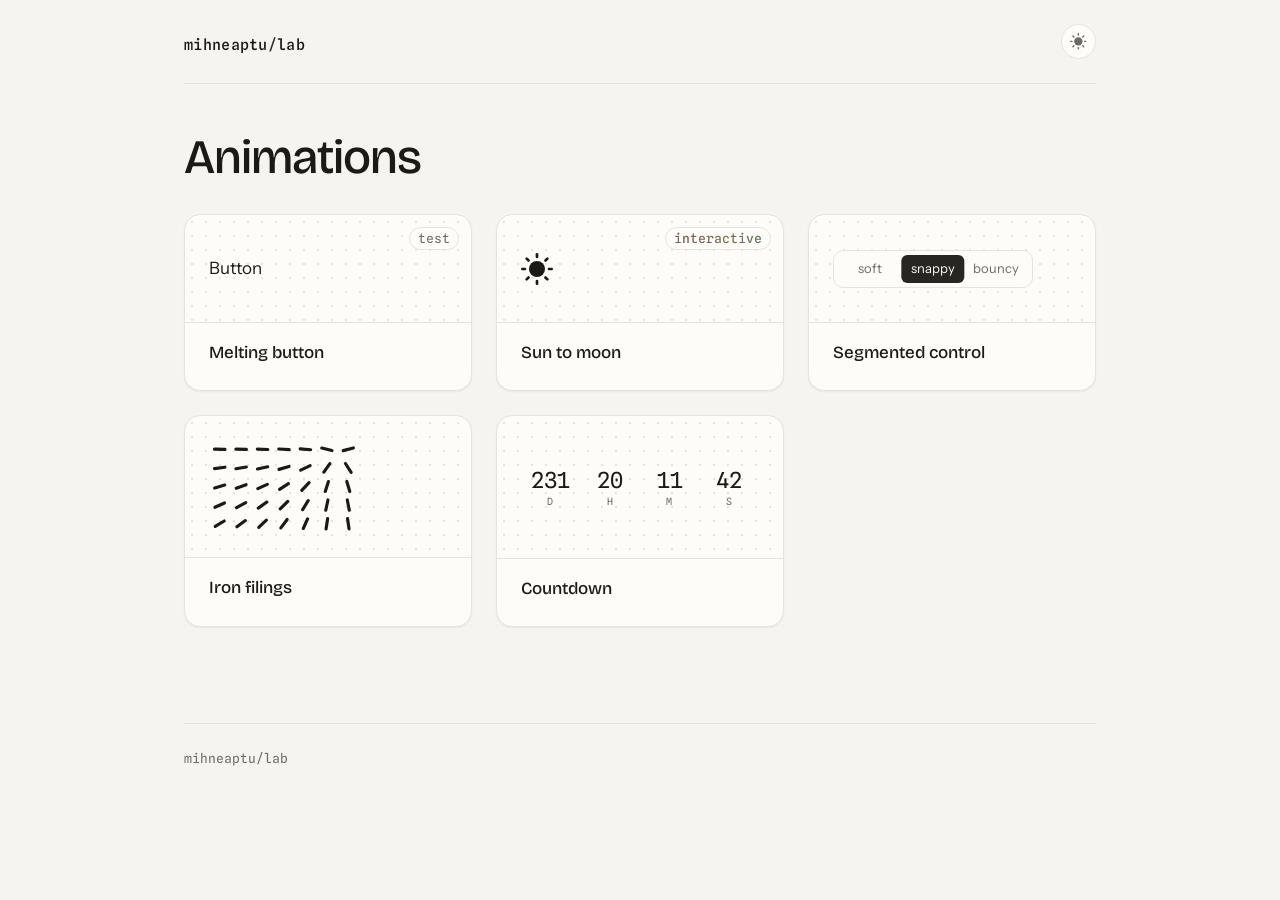
==== commit 830b8447: "feat: warm the lab's neutrals Every colour in the palette was a 0-saturation grey, and the three tha" ====
--- a/index.html
+++ b/index.html
@@ -21,8 +21,8 @@
 
   <!-- Paints the browser's own chrome to match the page it frames.
        Both values are --paper from tokens.css, one per sky. -->
-  <meta name="theme-color" content="#f4f4f3" media="(prefers-color-scheme: light)">
-  <meta name="theme-color" content="#121212" media="(prefers-color-scheme: dark)">
+  <meta name="theme-color" content="#f6f4f0" media="(prefers-color-scheme: light)">
+  <meta name="theme-color" content="#13120f" media="(prefers-color-scheme: dark)">
   <link rel="icon" type="image/svg+xml" href="favicon.svg">
 
   <!-- The three faces, served from this repo rather than from a third
--- a/styles/tokens.css
+++ b/styles/tokens.css
@@ -30,47 +30,93 @@
 
   /* ------------------------------------------------------------------
      COLOR — light theme
-     A monochrome palette: neutral grays plus one "accent" that is
+     A monochrome palette: warm neutrals plus one "accent" that is
      simply near-black. Hierarchy comes from contrast and weight,
      not from hue.
-     ------------------------------------------------------------------ */
-
-  --paper: #f4f4f3;        /* page background — a soft neutral, not stark white */
+
+     WHY OKLCH: these are written as oklch(L C H) rather than hex
+     because the three numbers are the three things we actually reason
+     about — how light it is, how colorful, and which hue — and in
+     OKLCH they mean that independently. Equal steps of L are equal
+     steps of perceived brightness, and changing L doesn't drag the hue
+     with it the way HSL does. Hex hides all of that behind six digits
+     you can only compare by eye. (Baseline 2023; this stylesheet
+     already relies on :has(), color-mix(), and view transitions, so
+     the browser floor was here anyway.)
+
+     WHY WARM: every neutral below is pulled off pure gray toward one
+     shared warm hue. Pure #ffffff and 0-saturation grays are what a
+     browser gives you when nobody decided anything, and readers feel
+     that even when they can't name it — a warm cast reads as paper and
+     ink rather than as a screen. The amount is deliberately tiny
+     (C 0.005–0.008, roughly what Anthropic's cream carries): enough to
+     feel warm beside a true gray, never enough to look beige on its own.
+
+     This is NOT the start of a palette (see the note on --gold below).
+     A palette is hues carrying MEANING — a blue link, a red error, a
+     green success. This is a temperature on the neutrals: nothing here
+     says anything, it just stops the page from being a default. The
+     rule that color is only ever a reward for an interaction is intact.
+     ------------------------------------------------------------------ */
+
+  /* The one warm hue, in one place, so the whole ramp can be retuned by
+     editing a single number. 85° sits between a warm paper and a warm
+     brown; below ~70 the grays start reading pink, above ~100 green. */
+  --warm: 85;
+
+  --paper: oklch(0.967 0.005 var(--warm)); /* page background — warm, soft,
+                                              and pointedly not stark white */
 
   /* surface, both inks, and line also exist as FIXED aliases (-light /
      -dark) that never flip with the theme — the same pattern as the
      fixed shadow aliases below. One customer so far: the homepage
      sun-moon card, whose preview stage dresses in the OPPOSITE sky on
      hover so the morph it promises plays under its own light. */
-  --surface-light: #ffffff;  /* cards and specimen stages sit on pure white,
-                                so they read as "raised" above the paper */
-  --surface-dark: #1c1c1c;   /* in the dark, "raised" means "catches more
-                                light": cards sit lighter than the paper */
-  --ink-light: #1a1a1a;      /* main text — near-black. Pure #000 on light
-                                backgrounds is harsher than it needs to be */
-  --ink-dark: #f2f2f2;       /* near-white — pure #fff glows harshly on dark */
-  --ink-muted-light: #6b6b6b; /* secondary text — still passes contrast on paper */
-  --ink-muted-dark: #a3a3a3;
-  --line-light: #e4e4e2;     /* hairline borders and the dot grid */
-  --line-dark: #2a2a2a;
+  /* Surfaces stop just short of the top of the lightness range on
+     purpose: at L 1.0 a color is pure white and can hold no hue at all,
+     so a "warm white" has to sit a step below it. 0.99 is still clearly
+     raised above the paper's 0.967. */
+  --surface-light: oklch(0.99 0.005 var(--warm)); /* cards and specimen stages sit
+                                a step above the paper, so they read as "raised" */
+  --surface-dark: oklch(0.226 0.006 var(--warm));  /* in the dark, "raised" means
+                                "catches more light": cards sit lighter than paper */
+  --ink-light: oklch(0.218 0.006 var(--warm));     /* main text — near-black. Pure
+                                #000 on light backgrounds is harsher than it needs
+                                to be, and it can't carry the warm cast either */
+  --ink-dark: oklch(0.961 0.005 var(--warm));      /* near-white — pure #fff glows
+                                harshly on dark */
+  --ink-muted-light: oklch(0.528 0.007 var(--warm)); /* secondary text — still
+                                passes contrast on paper */
+  --ink-muted-dark: oklch(0.715 0.007 var(--warm));
+  /* Hairlines and the dot grid. These carry the most chroma in the ramp
+     (0.006–0.008): a border is a thin sliver of color against a large
+     field, so it needs more of the hue than a full-page background does
+     to read as the same temperature. */
+  --line-light: oklch(0.918 0.006 var(--warm));
+  --line-dark: oklch(0.285 0.008 var(--warm));
 
   --surface: var(--surface-light);
   --ink: var(--ink-light);
   --ink-muted: var(--ink-muted-light);
   --line: var(--line-light);
-  --line-strong: #b0b0ad;  /* borders that must be clearly visible
-                              (e.g. the secondary button outline) */
+  --line-strong: oklch(0.756 0.007 var(--warm)); /* borders that must be clearly
+                              visible (e.g. the secondary button outline) */
 
   /* The accent — near-black with a darkness ramp.
      Interactive elements get DARKER as you press them (hover → active),
      like a physical button moving away from the light. */
-  --accent: #262626;          /* resting state */
-  --accent-strong: #111111;   /* hover */
-  --accent-deep: #000000;     /* active (pressed) */
-  --accent-soft: #eaeaea;     /* faint tint, for hover on outline/ghost styles */
-  --accent-contrast: #ffffff; /* text ON the accent (primary button label) —
-                                 flips to dark in the dark theme, where the
-                                 accent itself is light */
+  --accent: oklch(0.269 0.006 var(--warm));        /* resting state */
+  --accent-strong: oklch(0.178 0.006 var(--warm)); /* hover */
+  /* Active (pressed). Bottoms out at L 0.12 rather than pure black for
+     the same reason the surfaces stop short of pure white: at L 0 there
+     is no hue left, and a pressed button that drops to a cold true black
+     would be the one moment the warm cast visibly breaks. */
+  --accent-deep: oklch(0.12 0.005 var(--warm));
+  --accent-soft: oklch(0.937 0.006 var(--warm));   /* faint tint, for hover on
+                                                      outline/ghost styles */
+  --accent-contrast: oklch(0.99 0.005 var(--warm)); /* text ON the accent (primary
+                                 button label) — flips to dark in the dark theme,
+                                 where the accent itself is light */
 
   /* The gold, reserved for the header's star easter egg. Nothing else
      may use it.
@@ -81,9 +127,19 @@
      end of the countdown and the confetti fires. Every one of those is
      something you had to do to see, none of them carries meaning the
      monochrome doesn't already carry, and all of them end on their own.
-     A hue that sits there permanently — a colored border, a tinted
-     surface, a status dot — is what starts a palette, and there isn't
-     one. That's the rule; the count of hues never was. */
+     A hue that sits there permanently and MEANS something — a blue
+     link, a red error, a green success, a status dot — is what starts
+     a palette, and there isn't one. That's the rule; the count of hues
+     never was.
+
+     The warm cast on the neutrals above is not an exception to this.
+     Temperature is not meaning: nothing on the page reads differently
+     because the paper leans warm, no element is picked out by it, and
+     there is still exactly one thing on a resting page that could be
+     called colored — this gold, and only while you're hovering the cat.
+     The test the rule is really asking is "could a reader mistake this
+     hue for a signal?", and at C 0.005 against a neutral gray the
+     honest answer is no. */
   --gold: #eab308;
 
   /* The confetti, and the reason it gets tokens instead of an array
@@ -99,7 +155,8 @@
   --confetti-3: #5b8fd9;  /* blue   */
   --confetti-4: #d4739e;  /* pink   */
   --confetti-5: #5fb894;  /* green  */
-  --confetti-6: #1f1f1f;  /* ink — the one that flips */
+  --confetti-6: oklch(0.247 0.006 var(--warm)); /* ink — the one that flips,
+                             and so the one that follows the warm cast */
 
   /* Shadows are for elevation, not decoration. Soft and barely-there:
      if you notice the shadow itself, it's too strong. Defined here (not
@@ -218,22 +275,27 @@
 
   color-scheme: dark;
 
-  --paper: #121212;        /* the page floor — dark, but not pure black,
-                              so shadows and lifted surfaces still register */
-  /* The hex values (and the reasoning behind them) live with the fixed
+  /* The page floor — dark, but not pure black, so shadows and lifted
+     surfaces still register. This is the token where the warm cast does
+     the most work: a true #121212 is the default every dark UI ships
+     with, and warming it is most of the difference between "dark mode"
+     and a room with a light in it. */
+  --paper: oklch(0.182 0.006 var(--warm));
+  /* The values (and the reasoning behind them) live with the fixed
      -light / -dark aliases in :root; this block only picks sides. */
   --surface: var(--surface-dark);
   --ink: var(--ink-dark);
   --ink-muted: var(--ink-muted-dark);
   --line: var(--line-dark);
-  --line-strong: #4d4d4d;
+  --line-strong: oklch(0.42 0.008 var(--warm));
 
   /* The accent ramp, mirrored: light resting state, dimmer as pressed. */
-  --accent: #ececec;
-  --accent-strong: #d6d6d6;
-  --accent-deep: #bfbfbf;
-  --accent-soft: #262626;
-  --accent-contrast: #111111; /* dark label on the light button */
+  --accent: oklch(0.943 0.006 var(--warm));
+  --accent-strong: oklch(0.876 0.007 var(--warm));
+  --accent-deep: oklch(0.805 0.007 var(--warm));
+  --accent-soft: oklch(0.269 0.006 var(--warm));
+  --accent-contrast: oklch(0.178 0.006 var(--warm)); /* dark label on the light
+                                                        button */
 
   /* The stars' gold, a notch brighter so it reads on the dark paper */
   --gold: #facc15;
@@ -242,7 +304,7 @@
      enough to read on either paper and stay as they are — recoloring
      them per theme would make the celebration two different
      celebrations. */
-  --confetti-6: #f2f2f2;
+  --confetti-6: oklch(0.961 0.005 var(--warm));
 
   /* Dark shadows can't read on a dark floor — black on near-black is
      invisible. So elevation flips with the light (see the note above:
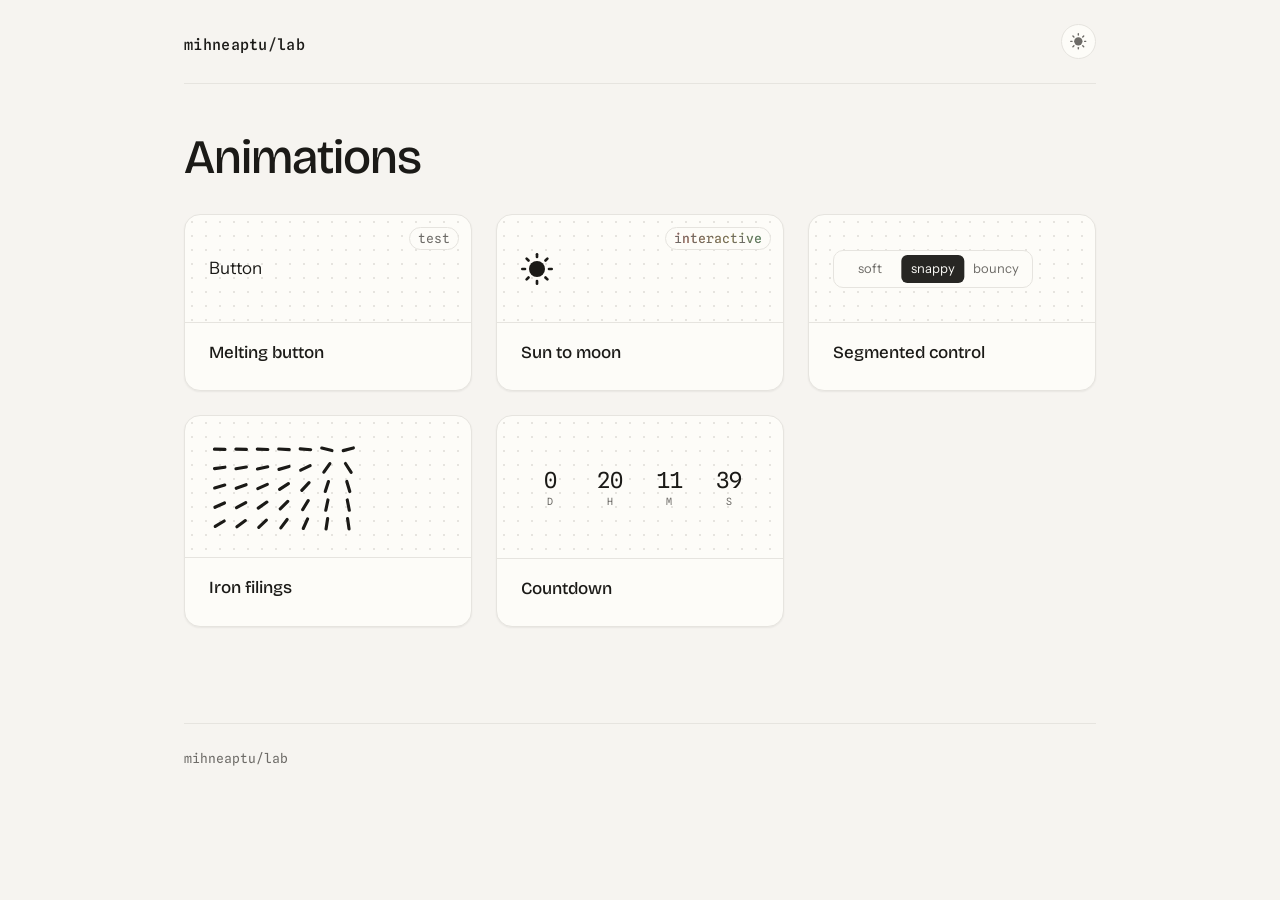
==== commit 4d6fe2fd: "feat: hand the countdown's two facts to the visitor The exhibit counted to a hard-coded month and da" ====
--- a/index.html
+++ b/index.html
@@ -691,7 +691,12 @@
                 <span class="cd-mini-unit"><span class="cd-mini-stack"><span class="cd-mini-num" data-unit="m">--</span><span class="cd-mini-name">m</span></span></span>
                 <span class="cd-mini-unit"><span class="cd-mini-stack"><span class="cd-mini-num" data-unit="s">--</span><span class="cd-mini-name">s</span></span></span>
               </span>
-              <span class="cd-mini-message">Happy birthday!</span>
+              <!-- The exhibit's fallback sentence (DEFAULT_MESSAGE in its
+                   script.js), not a live read of whatever the visitor has
+                   typed: the card is a miniature of what the exhibit DOES,
+                   and this is the one line of it that has to hold still
+                   while the card is only 108px tall. -->
+              <span class="cd-mini-message">Time's up!</span>
             </span>
           </div>
           <div class="card-body">
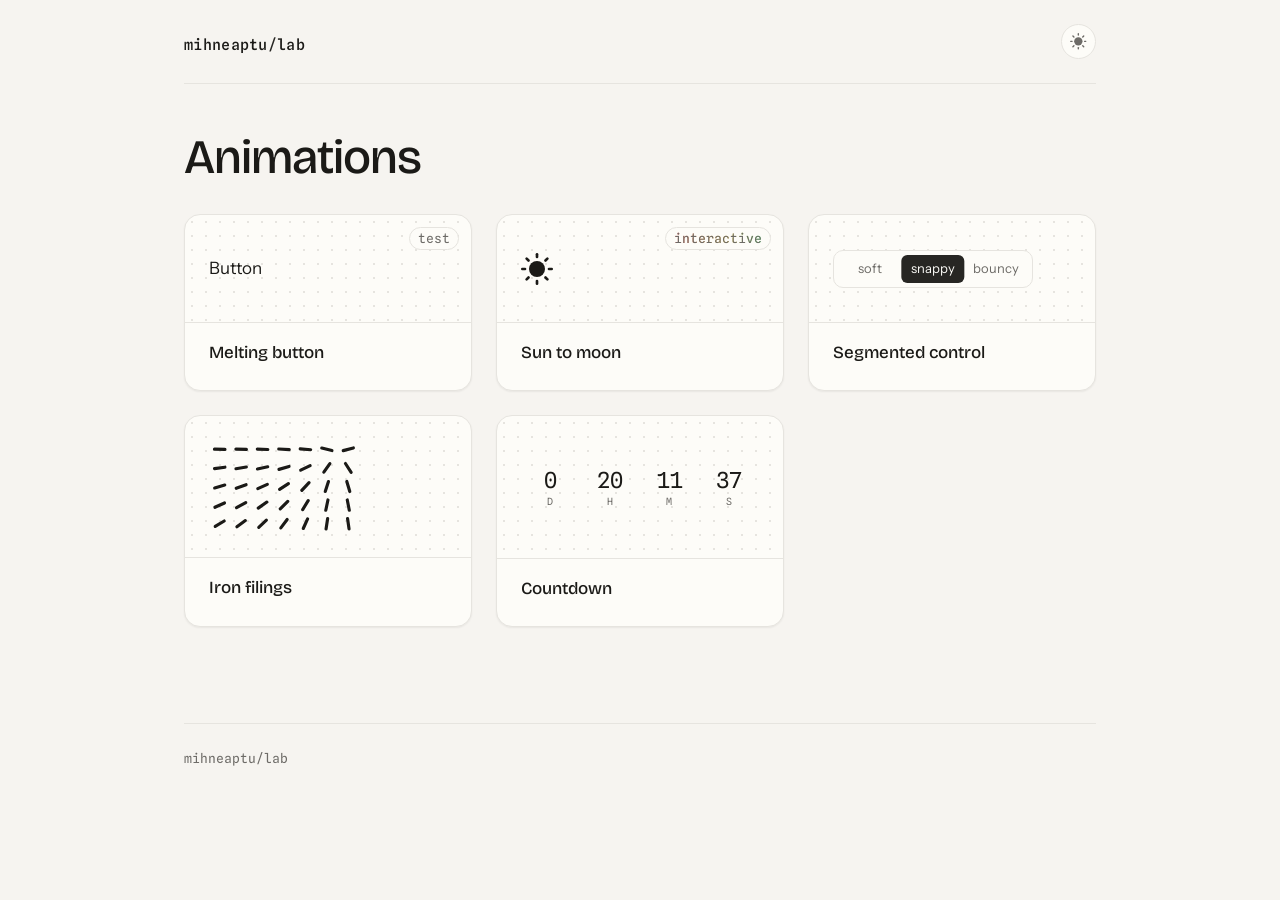
==== commit ce91979e: "feat: let the countdown celebrate three different things The exhibit knew one kind of arrival: paper" ====
--- a/index.html
+++ b/index.html
@@ -691,12 +691,13 @@
                 <span class="cd-mini-unit"><span class="cd-mini-stack"><span class="cd-mini-num" data-unit="m">--</span><span class="cd-mini-name">m</span></span></span>
                 <span class="cd-mini-unit"><span class="cd-mini-stack"><span class="cd-mini-num" data-unit="s">--</span><span class="cd-mini-name">s</span></span></span>
               </span>
-              <!-- The exhibit's fallback sentence (DEFAULT_MESSAGE in its
-                   script.js), not a live read of whatever the visitor has
-                   typed: the card is a miniature of what the exhibit DOES,
-                   and this is the one line of it that has to hold still
-                   while the card is only 108px tall. -->
-              <span class="cd-mini-message">Time's up!</span>
+              <!-- The default theme's sentence, as the no-JS fallback;
+                   countdown-card.js corrects it to whichever theme is
+                   stored. Not a live read of whatever the visitor typed
+                   into the message field: the card is a miniature of what
+                   the exhibit DOES, and this is the one line of it that
+                   has to hold still while the card is 108px tall. -->
+              <span class="cd-mini-message">Happy new year!</span>
             </span>
           </div>
           <div class="card-body">
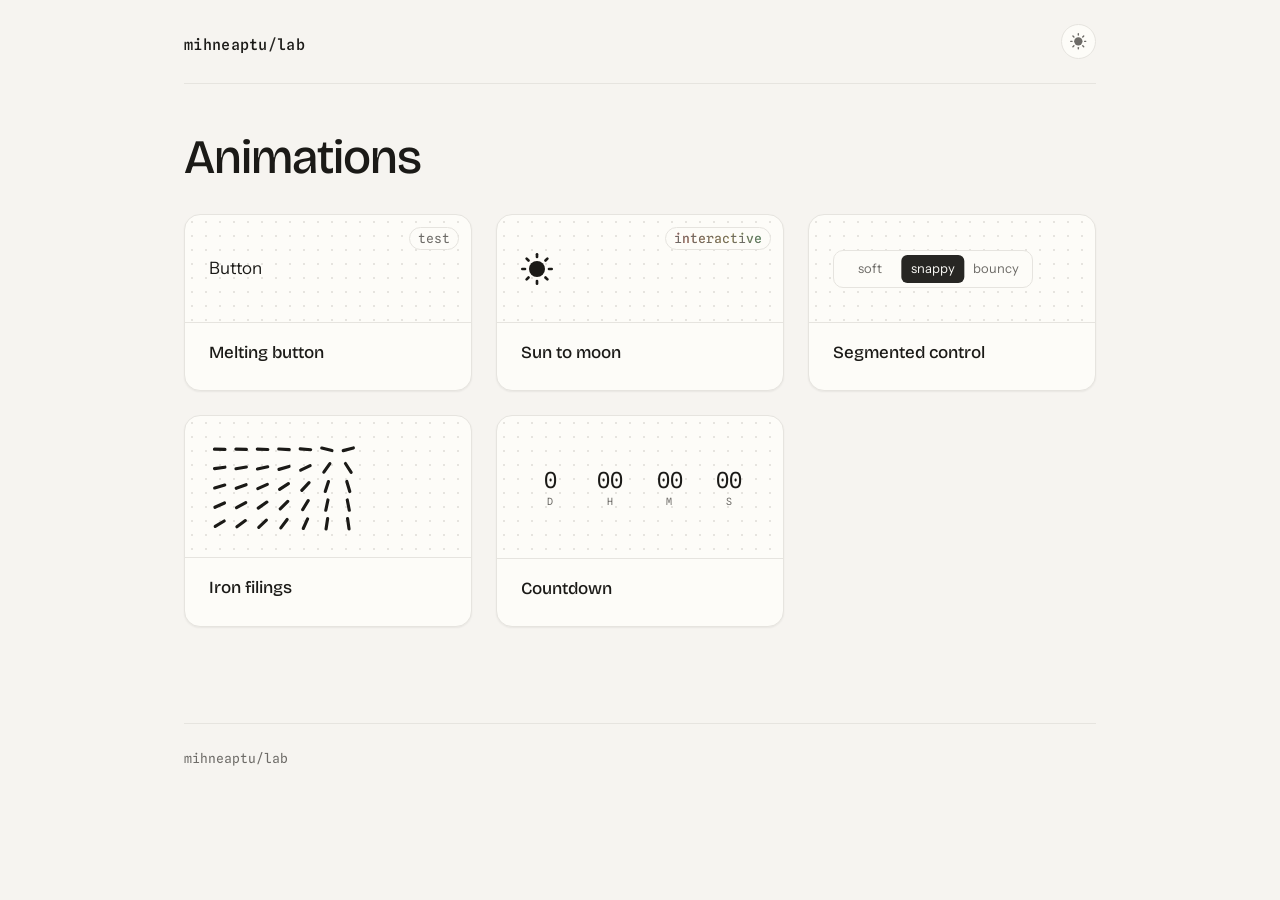
==== commit 7df8f09f: "refactor: leave the countdown exhibit with only its handoff The page counted four months down to the" ====
--- a/index.html
+++ b/index.html
@@ -369,13 +369,12 @@
       }
     }
 
-    /* The countdown card's miniature: the exhibit's own frame, shrunk,
-       with the real remaining time in it (scripts/countdown-card.js
-       writes the numbers). Hovering plays the handoff the card is named
-       for — the digits lift away one cell after another and the message
-       rises into the space they leave, on the exhibit's own stagger and
-       eases. Like the sun-moon card, it performs the very effect it
-       promises rather than showing a still of it. */
+    /* The countdown card's miniature: the exhibit's own clock, shrunk,
+       parked at zero. Hovering plays the handoff the card is named for —
+       the digits lift away one cell after another and the message rises
+       into the space they leave, on the exhibit's own stagger and eases.
+       Like the sun-moon card, it performs the very effect it promises
+       rather than showing a still of it. */
     .cd-mini {
       display: grid;
       justify-items: center;
@@ -680,23 +679,25 @@
 
         <a class="component-card" href="animations/countdown/index.html">
           <div class="card-preview" aria-hidden="true">
-            <!-- A live miniature of the specimen: the exhibit's frame at
-                 card size, with the real time left in it — the numbers
-                 come from scripts/countdown-card.js. The styles, and the
-                 hover handoff they play, live in the block above. -->
+            <!-- A miniature of the specimen: the exhibit's clock at card
+                 size, parked at the moment the handoff fires from. The
+                 numbers are written here rather than counted by script,
+                 because the exhibit itself no longer counts to anything —
+                 it runs a few seconds and hands off, so four zeros are
+                 what its clock actually reads at the instant this card's
+                 hover is a picture of. The styles, and the hover handoff
+                 they play, live in the block above. -->
             <span class="cd-mini">
               <span class="cd-mini-clock">
-                <span class="cd-mini-unit"><span class="cd-mini-stack"><span class="cd-mini-num" data-unit="d">--</span><span class="cd-mini-name">d</span></span></span>
-                <span class="cd-mini-unit"><span class="cd-mini-stack"><span class="cd-mini-num" data-unit="h">--</span><span class="cd-mini-name">h</span></span></span>
-                <span class="cd-mini-unit"><span class="cd-mini-stack"><span class="cd-mini-num" data-unit="m">--</span><span class="cd-mini-name">m</span></span></span>
-                <span class="cd-mini-unit"><span class="cd-mini-stack"><span class="cd-mini-num" data-unit="s">--</span><span class="cd-mini-name">s</span></span></span>
+                <span class="cd-mini-unit"><span class="cd-mini-stack"><span class="cd-mini-num">0</span><span class="cd-mini-name">d</span></span></span>
+                <span class="cd-mini-unit"><span class="cd-mini-stack"><span class="cd-mini-num">00</span><span class="cd-mini-name">h</span></span></span>
+                <span class="cd-mini-unit"><span class="cd-mini-stack"><span class="cd-mini-num">00</span><span class="cd-mini-name">m</span></span></span>
+                <span class="cd-mini-unit"><span class="cd-mini-stack"><span class="cd-mini-num">00</span><span class="cd-mini-name">s</span></span></span>
               </span>
-              <!-- The default theme's sentence, as the no-JS fallback;
-                   countdown-card.js corrects it to whichever theme is
-                   stored. Not a live read of whatever the visitor typed
-                   into the message field: the card is a miniature of what
-                   the exhibit DOES, and this is the one line of it that
-                   has to hold still while the card is 108px tall. -->
+              <!-- The default occasion's sentence, as the no-JS fallback;
+                   countdown-card.js corrects it to whichever occasion is
+                   stored, so the card promises the ending the exhibit
+                   will actually play. -->
               <span class="cd-mini-message">Happy new year!</span>
             </span>
           </div>
--- a/styles/base.css
+++ b/styles/base.css
@@ -563,6 +563,57 @@
   font-size: var(--text-2xs);
 }
 
+/* The two words of the copy link — "copy code" and its confirmation —
+   stacked in a single grid cell by scripts/copy-code.js. One cell means
+   one width, the wider of the two, so the box never resizes when they
+   trade places: the corner holds absolutely still and only the letters
+   move. Both are right-aligned, because the link is pinned to the right
+   edge and whichever word is showing should keep that edge.
+
+   Nothing here applies until the script builds the slot, so a page
+   without JS keeps the plain link it was written as. */
+.copy-code__slot {
+  display: grid;
+  /* the clip that turns a slide into a roll. It lives on the slot and
+     not on the link, because the link also carries the ::after touch
+     halo, and overflow here would crop that halo to nothing. */
+  overflow: hidden;
+}
+
+.copy-code__word {
+  grid-area: 1 / 1;
+  text-align: right;
+  /* Slower than --speed-color, and deliberately: that token times a
+     color settling, which the eye takes in at once. This is a word
+     leaving and a word arriving, and reading both needs the extra
+     beat. Same curve and duration each way, so settling back reads as
+     the same gesture rewound rather than a new one. */
+  transition: transform 240ms cubic-bezier(0.4, 0, 0.2, 1);
+}
+
+/* At rest the confirmation waits exactly one line below the slot floor,
+   already clipped. No fade on either word: the slot's edge does the
+   hiding, so a word is only ever gone because it has travelled out —
+   for the length of the roll both are half in frame, the way a split
+   flap shows two faces mid-turn. */
+.copy-code__word--done {
+  transform: translateY(100%);
+}
+
+.copy-code.is-copied .copy-code__word--rest {
+  transform: translateY(-100%);
+}
+
+.copy-code.is-copied .copy-code__word--done {
+  transform: translateY(0);
+}
+
+/* The one moment this corner is allowed to speak up — it holds the
+   hover ink through the confirmation, then fades back to muted. */
+.copy-code.is-copied {
+  color: var(--ink);
+}
+
 /* One line of small mono is a ~21px-tall target. The halo brings it to
    ~44px each way; the corners around them are empty, so it overlaps
    nothing. */
